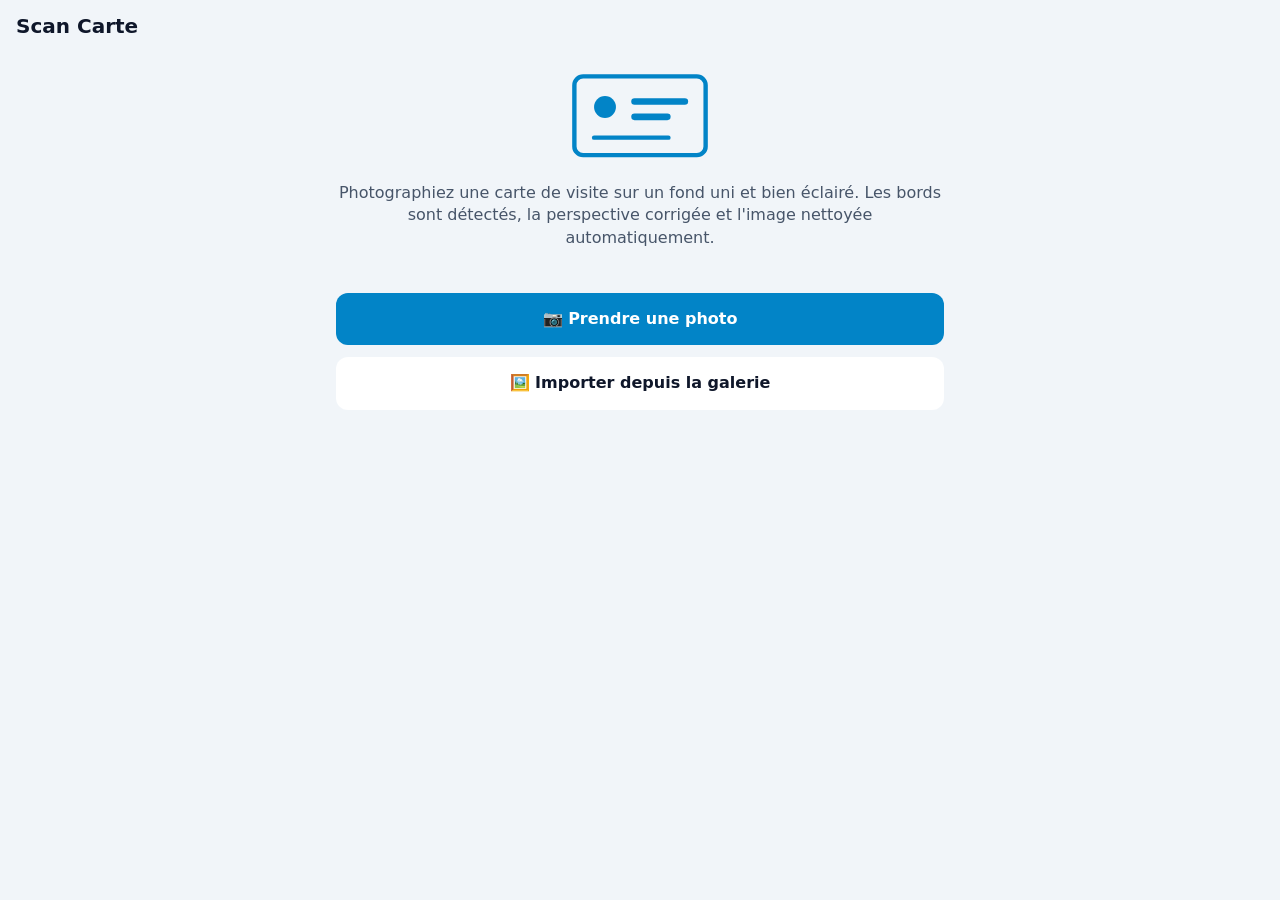
==== index.html @ 1a902832 "Ajoute l'application de scan de cartes de visite (PWA) Détection des bords, correction de perspectiv" ====
<!doctype html>
<html lang="fr">
<head>
  <meta charset="utf-8">
  <meta name="viewport" content="width=device-width, initial-scale=1, viewport-fit=cover">
  <meta name="theme-color" content="#0f172a">
  <meta name="apple-mobile-web-app-capable" content="yes">
  <link rel="manifest" href="manifest.webmanifest">
  <link rel="icon" href="icons/icon.svg" type="image/svg+xml">
  <link rel="apple-touch-icon" href="icons/icon.svg">
  <title>Scan Carte</title>
  <link rel="stylesheet" href="style.css">
</head>
<body>
  <header><h1>Scan Carte</h1></header>

  <main>
    <!-- Étape 1 : prise de vue -->
    <section id="screen-home" class="screen active">
      <div class="hero">
        <svg viewBox="0 0 64 40" aria-hidden="true"><rect x="2" y="2" width="60" height="36" rx="4" fill="none" stroke="currentColor" stroke-width="2"/><circle cx="16" cy="16" r="5" fill="currentColor"/><rect x="28" y="12" width="26" height="3" rx="1.5" fill="currentColor"/><rect x="28" y="19" width="18" height="3" rx="1.5" fill="currentColor"/><rect x="10" y="29" width="36" height="2" rx="1" fill="currentColor"/></svg>
        <p>Photographiez une carte de visite sur un fond uni et bien éclairé. Les bords sont détectés, la perspective corrigée et l'image nettoyée automatiquement.</p>
      </div>
      <label class="btn primary" for="file-camera">📷 Prendre une photo</label>
      <input id="file-camera" type="file" accept="image/*" capture="environment" hidden>
      <label class="btn" for="file-gallery">🖼️ Importer depuis la galerie</label>
      <input id="file-gallery" type="file" accept="image/*" hidden>
    </section>

    <!-- Étape 2 : ajustement des coins -->
    <section id="screen-crop" class="screen">
      <p id="crop-hint" class="hint"></p>
      <div class="stage"><canvas id="crop-canvas"></canvas></div>
      <div class="row">
        <button class="btn" id="crop-cancel">Annuler</button>
        <button class="btn" id="crop-auto">Détection auto</button>
        <button class="btn primary" id="crop-ok">Valider</button>
      </div>
    </section>

    <!-- Étape 3 : résultat -->
    <section id="screen-result" class="screen">
      <p id="quality-warn" class="warn" hidden></p>
      <div class="stage"><canvas id="result-canvas"></canvas></div>
      <div class="chips" role="radiogroup" aria-label="Mode d'amélioration">
        <button class="chip active" data-mode="color" role="radio" aria-checked="true">Couleur</button>
        <button class="chip" data-mode="document" role="radio" aria-checked="false">Document N&amp;B</button>
        <button class="chip" data-mode="gray" role="radio" aria-checked="false">Gris</button>
        <button class="chip" data-mode="original" role="radio" aria-checked="false">Brut</button>
      </div>
      <div class="row">
        <button class="btn" id="rotate">⟳ Pivoter</button>
        <button class="btn" id="back-crop">✂️ Recadrer</button>
      </div>
      <button class="btn primary" id="save">💾 Enregistrer dans Photos</button>
      <button class="btn" id="download">⬇️ Télécharger le fichier</button>
      <button class="btn" id="again">Nouveau scan</button>
      <p id="status" class="status" role="status"></p>
    </section>
  </main>

  <script src="scanner.js"></script>
  <script src="app.js"></script>
</body>
</html>
---- style.css ----
:root {
  --bg: #0f172a; --panel: #1e293b; --text: #f1f5f9; --muted: #94a3b8;
  --accent: #38bdf8; --accent-text: #082f49; --warn: #fbbf24;
}
@media (prefers-color-scheme: light) {
  :root { --bg: #f1f5f9; --panel: #fff; --text: #0f172a; --muted: #475569; --accent: #0284c7; --accent-text: #fff; --warn: #b45309; }
}
* { box-sizing: border-box; }
html, body { margin: 0; background: var(--bg); color: var(--text); font: 16px/1.4 system-ui, -apple-system, sans-serif; }
header { padding: calc(env(safe-area-inset-top) + 12px) 16px 8px; }
h1 { margin: 0; font-size: 1.25rem; }
main { max-width: 640px; margin: 0 auto; padding: 8px 16px calc(env(safe-area-inset-bottom) + 24px); }
.screen { display: none; flex-direction: column; gap: 12px; }
.screen.active { display: flex; }
.hero { text-align: center; color: var(--muted); padding: 16px 0; }
.hero svg { width: 140px; color: var(--accent); }
.btn {
  display: block; width: 100%; padding: 14px 16px; border: 1px solid transparent; border-radius: 12px;
  background: var(--panel); color: var(--text); font: inherit; font-weight: 600; text-align: center; cursor: pointer;
}
.btn.primary { background: var(--accent); color: var(--accent-text); }
.btn:active { opacity: .8; }
.row { display: flex; gap: 8px; }
.row .btn { flex: 1; padding-inline: 8px; }
.stage { background: var(--panel); border-radius: 12px; padding: 8px; display: flex; justify-content: center; touch-action: none; }
canvas { max-width: 100%; height: auto; display: block; border-radius: 6px; }
#crop-canvas { touch-action: none; }
.hint, .status { color: var(--muted); margin: 0; font-size: .9rem; }
.warn { color: var(--warn); margin: 0; font-weight: 600; }
.chips { display: flex; gap: 8px; flex-wrap: wrap; }
.chip { padding: 8px 14px; border-radius: 999px; border: 1px solid var(--muted); background: transparent; color: var(--text); font: inherit; cursor: pointer; }
.chip.active { background: var(--accent); color: var(--accent-text); border-color: var(--accent); }
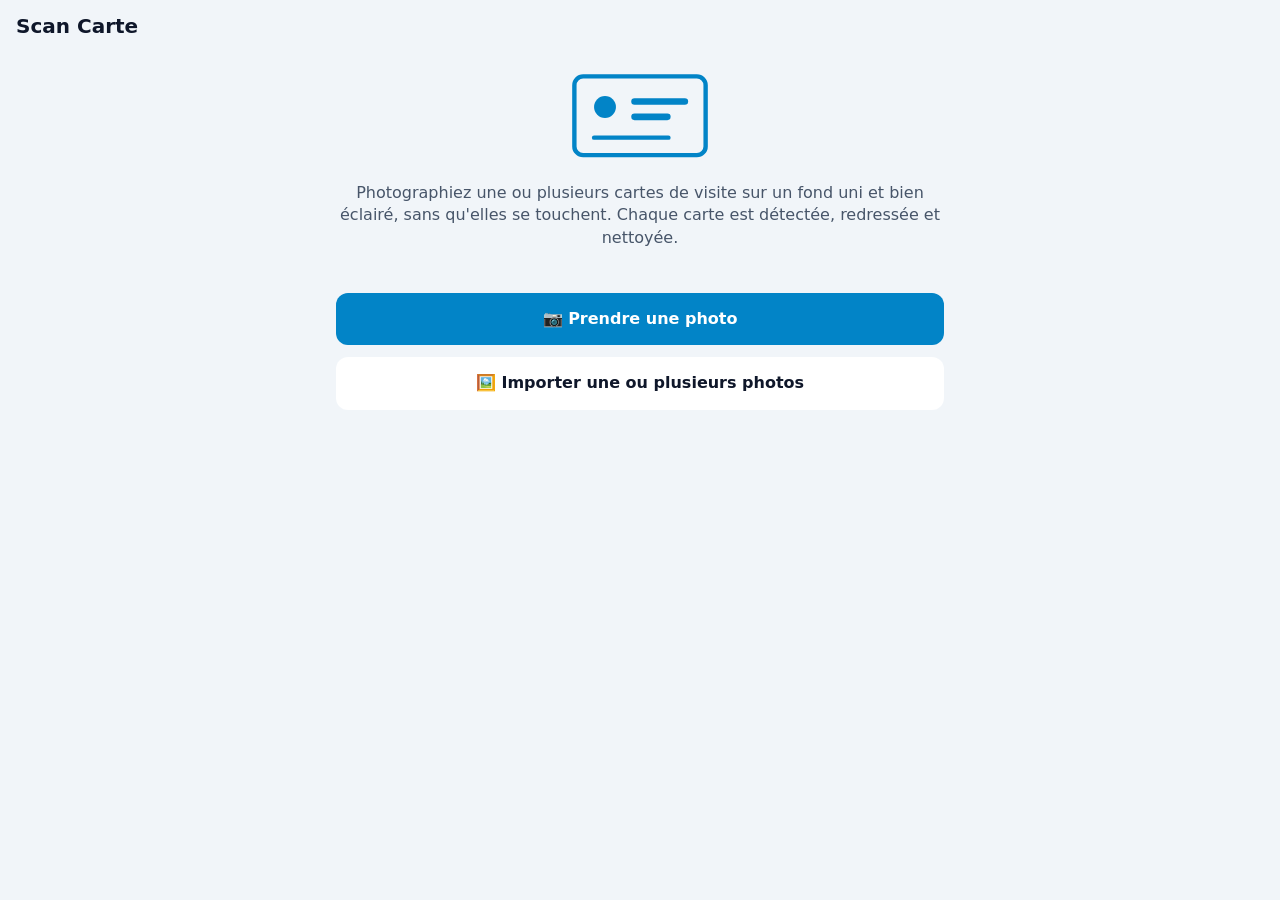
==== commit 7d99720a: "Scan de plusieurs cartes : détection multiple par photo et lot de photos Co-Authored-By: Claude Sonn" ====
--- a/index.html
+++ b/index.html
@@ -19,41 +19,43 @@
     <section id="screen-home" class="screen active">
       <div class="hero">
         <svg viewBox="0 0 64 40" aria-hidden="true"><rect x="2" y="2" width="60" height="36" rx="4" fill="none" stroke="currentColor" stroke-width="2"/><circle cx="16" cy="16" r="5" fill="currentColor"/><rect x="28" y="12" width="26" height="3" rx="1.5" fill="currentColor"/><rect x="28" y="19" width="18" height="3" rx="1.5" fill="currentColor"/><rect x="10" y="29" width="36" height="2" rx="1" fill="currentColor"/></svg>
-        <p>Photographiez une carte de visite sur un fond uni et bien éclairé. Les bords sont détectés, la perspective corrigée et l'image nettoyée automatiquement.</p>
+        <p>Photographiez une ou plusieurs cartes de visite sur un fond uni et bien éclairé, sans qu'elles se touchent. Chaque carte est détectée, redressée et nettoyée.</p>
       </div>
       <label class="btn primary" for="file-camera">📷 Prendre une photo</label>
       <input id="file-camera" type="file" accept="image/*" capture="environment" hidden>
-      <label class="btn" for="file-gallery">🖼️ Importer depuis la galerie</label>
-      <input id="file-gallery" type="file" accept="image/*" hidden>
+      <label class="btn" for="file-gallery">🖼️ Importer une ou plusieurs photos</label>
+      <input id="file-gallery" type="file" accept="image/*" multiple hidden>
     </section>
 
     <!-- Étape 2 : ajustement des coins -->
     <section id="screen-crop" class="screen">
+      <p id="crop-title" class="hint"></p>
       <p id="crop-hint" class="hint"></p>
       <div class="stage"><canvas id="crop-canvas"></canvas></div>
       <div class="row">
-        <button class="btn" id="crop-cancel">Annuler</button>
+        <button class="btn" id="card-add">＋ Carte</button>
+        <button class="btn" id="card-del">Retirer cette carte</button>
         <button class="btn" id="crop-auto">Détection auto</button>
+      </div>
+      <div class="row">
+        <button class="btn" id="crop-cancel">Ignorer la photo</button>
         <button class="btn primary" id="crop-ok">Valider</button>
       </div>
     </section>
 
-    <!-- Étape 3 : résultat -->
+    <!-- Étape 3 : résultats -->
     <section id="screen-result" class="screen">
-      <p id="quality-warn" class="warn" hidden></p>
-      <div class="stage"><canvas id="result-canvas"></canvas></div>
+      <h2 id="result-title">Cartes scannées</h2>
       <div class="chips" role="radiogroup" aria-label="Mode d'amélioration">
         <button class="chip active" data-mode="color" role="radio" aria-checked="true">Couleur</button>
         <button class="chip" data-mode="document" role="radio" aria-checked="false">Document N&amp;B</button>
         <button class="chip" data-mode="gray" role="radio" aria-checked="false">Gris</button>
         <button class="chip" data-mode="original" role="radio" aria-checked="false">Brut</button>
       </div>
-      <div class="row">
-        <button class="btn" id="rotate">⟳ Pivoter</button>
-        <button class="btn" id="back-crop">✂️ Recadrer</button>
-      </div>
-      <button class="btn primary" id="save">💾 Enregistrer dans Photos</button>
-      <button class="btn" id="download">⬇️ Télécharger le fichier</button>
+      <div id="grid" class="grid"></div>
+      <button class="btn primary" id="save-all">💾 Tout enregistrer dans Photos</button>
+      <label class="btn" for="file-more">＋ Ajouter d'autres photos</label>
+      <input id="file-more" type="file" accept="image/*" multiple hidden>
       <button class="btn" id="again">Nouveau scan</button>
       <p id="status" class="status" role="status"></p>
     </section>
--- a/style.css
+++ b/style.css
@@ -30,3 +30,12 @@
 .chips { display: flex; gap: 8px; flex-wrap: wrap; }
 .chip { padding: 8px 14px; border-radius: 999px; border: 1px solid var(--muted); background: transparent; color: var(--text); font: inherit; cursor: pointer; }
 .chip.active { background: var(--accent); color: var(--accent-text); border-color: var(--accent); }
+h2 { margin: 0; font-size: 1.05rem; }
+.grid { display: grid; grid-template-columns: repeat(auto-fill, minmax(260px, 1fr)); gap: 12px; }
+.cell { background: var(--panel); border-radius: 12px; padding: 8px; display: flex; flex-direction: column; gap: 8px; min-width: 0; }
+.cell canvas { width: 100%; }
+.cell .cap { display: flex; align-items: center; justify-content: space-between; gap: 8px; color: var(--muted); font-size: .85rem; }
+.cell .actions { display: flex; gap: 6px; }
+.mini { flex: 1; padding: 10px 8px; border: 0; border-radius: 10px; background: var(--bg); color: var(--text); font: inherit; font-size: .9rem; font-weight: 600; cursor: pointer; }
+.mini.save { background: var(--accent); color: var(--accent-text); flex: 2; }
+.badge { color: var(--warn); font-weight: 600; }
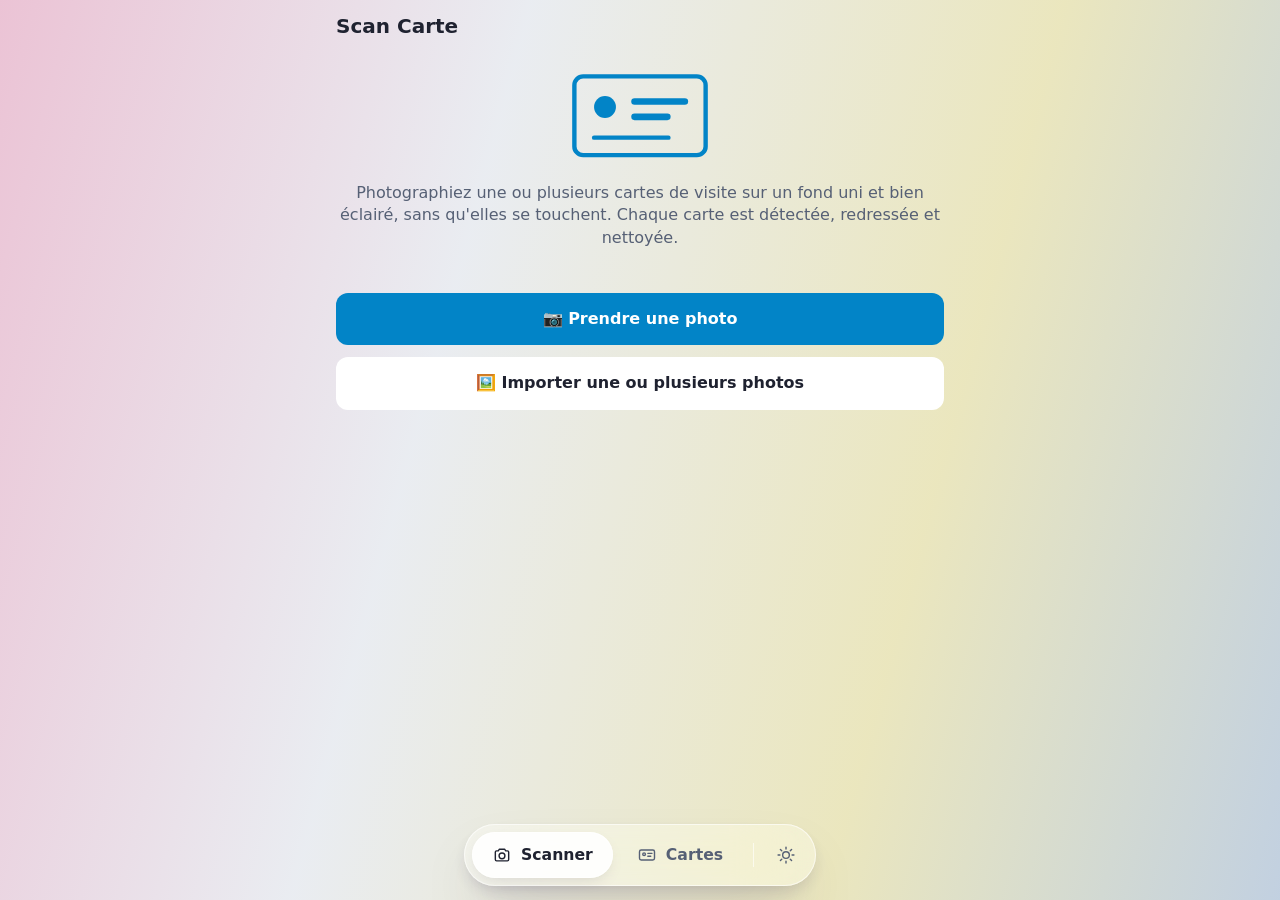
==== commit 6bf3e3a1: "Ajoute la navbar en verre (onglets Scanner/Cartes, mode clair/sombre) Co-Authored-By: Claude Sonnet " ====
--- a/index.html
+++ b/index.html
@@ -12,6 +12,7 @@
   <link rel="stylesheet" href="style.css">
 </head>
 <body>
+  <div class="field" aria-hidden="true"></div>
   <header><h1>Scan Carte</h1></header>
 
   <main>
@@ -61,6 +62,21 @@
     </section>
   </main>
 
+  <nav class="liquid-nav" id="nav" aria-label="Navigation">
+    <span class="lozenge" id="lozenge" aria-hidden="true"></span>
+    <button type="button" class="tab" id="tab-scan" data-screen="scan" aria-current="page">
+      <svg class="i" viewBox="0 0 24 24"><path d="M4 8.5A1.5 1.5 0 0 1 5.5 7h2l1.4-2h6.2l1.4 2h2A1.5 1.5 0 0 1 20 8.5v9a1.5 1.5 0 0 1-1.5 1.5h-13A1.5 1.5 0 0 1 4 17.5z"/><circle cx="12" cy="13" r="3.5"/></svg><span class="t">Scanner</span>
+    </button>
+    <button type="button" class="tab" id="tab-cards" data-screen="cards">
+      <svg class="i" viewBox="0 0 24 24"><rect x="3" y="6" width="18" height="12" rx="2"/><circle cx="8.5" cy="11" r="1.6"/><path d="M13 10h5M13 13.5h3.5"/></svg><span class="t">Cartes</span><span class="count" id="count" hidden>0</span>
+    </button>
+    <span class="sep" aria-hidden="true"></span>
+    <button type="button" class="mode" id="mode" aria-label="Passer en mode sombre">
+      <svg class="i" id="sun" viewBox="0 0 24 24"><circle cx="12" cy="12" r="4"/><path d="M12 2.5v2.2M12 19.3v2.2M2.5 12h2.2M19.3 12h2.2M5.3 5.3l1.6 1.6M17.1 17.1l1.6 1.6M18.7 5.3l-1.6 1.6M6.9 17.1l-1.6 1.6"/></svg>
+      <svg class="i" id="moon" viewBox="0 0 24 24" hidden><path d="M20 14.5A8.5 8.5 0 0 1 9.5 4a8.5 8.5 0 1 0 10.5 10.5z"/></svg>
+    </button>
+  </nav>
+
   <script src="scanner.js"></script>
   <script src="app.js"></script>
 </body>
--- a/style.css
+++ b/style.css
@@ -1,15 +1,37 @@
+/* Palette claire par défaut ; sombre via le système ou le bouton soleil/lune. Navbar en verre : "Liquid Glass Nav". */
 :root {
-  --bg: #0f172a; --panel: #1e293b; --text: #f1f5f9; --muted: #94a3b8;
+  color-scheme: light;
+  --bg: #dfe8fb; --panel: #ffffff; --text: #1f2230; --muted: #566075;
+  --accent: #0284c7; --accent-text: #ffffff; --warn: #b45309;
+  --glass-bg: rgba(255,255,255,.38); --glass-shadow: rgba(60,50,90,.28); --glass-border: rgba(255,255,255,.6);
+  --lozenge: rgba(255,255,255,.9); --lozenge-shadow: rgba(60,50,90,.18);
+  --c1: #f4a4b6; --c2: #f1efe9; --c3: #f3e48c; --c4: #a9bccb;
+}
+@media (prefers-color-scheme: dark) {
+  :root:not([data-theme="light"]) {
+    color-scheme: dark;
+    --bg: #0d1020; --panel: #1e2236; --text: #f1f3fb; --muted: #9aa0b8;
+    --accent: #38bdf8; --accent-text: #082f49; --warn: #fbbf24;
+    --glass-bg: rgba(30,32,48,.45); --glass-shadow: rgba(0,0,0,.6); --glass-border: rgba(255,255,255,.16);
+    --lozenge: rgba(255,255,255,.16); --lozenge-shadow: rgba(0,0,0,.4);
+    --c1: #7a2f58; --c2: #1b1f3a; --c3: #5b4d1a; --c4: #1f3a52;
+  }
+}
+:root[data-theme="dark"] {
+  color-scheme: dark;
+  --bg: #0d1020; --panel: #1e2236; --text: #f1f3fb; --muted: #9aa0b8;
   --accent: #38bdf8; --accent-text: #082f49; --warn: #fbbf24;
-}
-@media (prefers-color-scheme: light) {
-  :root { --bg: #f1f5f9; --panel: #fff; --text: #0f172a; --muted: #475569; --accent: #0284c7; --accent-text: #fff; --warn: #b45309; }
+  --glass-bg: rgba(30,32,48,.45); --glass-shadow: rgba(0,0,0,.6); --glass-border: rgba(255,255,255,.16);
+  --lozenge: rgba(255,255,255,.16); --lozenge-shadow: rgba(0,0,0,.4);
+  --c1: #7a2f58; --c2: #1b1f3a; --c3: #5b4d1a; --c4: #1f3a52;
 }
 * { box-sizing: border-box; }
-html, body { margin: 0; background: var(--bg); color: var(--text); font: 16px/1.4 system-ui, -apple-system, sans-serif; }
-header { padding: calc(env(safe-area-inset-top) + 12px) 16px 8px; }
+[hidden] { display: none !important; }
+html, body { margin: 0; }
+body { background: var(--bg); color: var(--text); font: 16px/1.4 system-ui, -apple-system, sans-serif; }
+header { position: relative; z-index: 1; max-width: 640px; margin: 0 auto; padding: calc(env(safe-area-inset-top) + 12px) 16px 8px; }
 h1 { margin: 0; font-size: 1.25rem; }
-main { max-width: 640px; margin: 0 auto; padding: 8px 16px calc(env(safe-area-inset-bottom) + 24px); }
+main { position: relative; z-index: 1; max-width: 640px; margin: 0 auto; padding: 8px 16px 120px; }
 .screen { display: none; flex-direction: column; gap: 12px; }
 .screen.active { display: flex; }
 .hero { text-align: center; color: var(--muted); padding: 16px 0; }
@@ -39,3 +61,31 @@
 .mini { flex: 1; padding: 10px 8px; border: 0; border-radius: 10px; background: var(--bg); color: var(--text); font: inherit; font-size: .9rem; font-weight: 600; cursor: pointer; }
 .mini.save { background: var(--accent); color: var(--accent-text); flex: 2; }
 .badge { color: var(--warn); font-weight: 600; }
+
+/* Fond coloré derrière le verre */
+.field { position: fixed; inset: 0; z-index: 0; background: linear-gradient(105deg, var(--c1) 0%, var(--c2) 35%, var(--c3) 70%, var(--c4) 100%); opacity: .55; }
+
+/* Navbar en verre, fixée en bas ; la pastille glisse vers l'onglet actif */
+.liquid-nav {
+  position: fixed; z-index: 10; left: 50%; translate: -50% 0;
+  bottom: calc(env(safe-area-inset-bottom, 0px) + 14px);
+  display: flex; align-items: center; gap: 4px; padding: 8px; max-width: calc(100% - 32px);
+  border-radius: 999px; background: var(--glass-bg);
+  backdrop-filter: blur(36px) saturate(180%); -webkit-backdrop-filter: blur(36px) saturate(180%);
+  box-shadow: 0 30px 60px -18px var(--glass-shadow), 0 8px 20px -8px var(--glass-shadow), inset 0 0 0 1px var(--glass-border);
+}
+.lozenge {
+  position: absolute; top: 8px; bottom: 8px; left: 0; width: 0; border-radius: 999px; background: var(--lozenge);
+  box-shadow: 0 6px 16px -6px var(--lozenge-shadow), inset 0 0 0 1px var(--glass-border);
+  transition: left .45s cubic-bezier(.5,1.4,.5,1), width .45s cubic-bezier(.5,1.4,.5,1);
+}
+.tab { position: relative; display: flex; align-items: center; gap: 9px; padding: 12px 20px; border: 0; border-radius: 999px; background: none; color: var(--muted); font: inherit; font-size: .98rem; font-weight: 600; cursor: pointer; white-space: nowrap; transition: color .3s; }
+.tab:hover, .tab[aria-current="page"] { color: var(--text); }
+.tab:focus-visible, .mode:focus-visible { outline: 2px solid var(--text); outline-offset: 2px; }
+.count { min-width: 20px; padding: 1px 6px; border-radius: 999px; background: var(--accent); color: var(--accent-text); font-size: .75rem; text-align: center; }
+svg.i { width: 20px; height: 20px; fill: none; stroke: currentColor; stroke-width: 1.7; stroke-linecap: round; stroke-linejoin: round; flex: none; }
+.sep { width: 1px; height: 24px; margin-inline: 6px; background: var(--glass-border); }
+.mode { position: relative; width: 44px; height: 44px; display: grid; place-items: center; border: 0; border-radius: 50%; background: none; color: var(--muted); cursor: pointer; transition: color .3s, rotate .5s; }
+.mode:hover { color: var(--text); rotate: 30deg; }
+.empty { grid-column: 1 / -1; text-align: center; color: var(--muted); padding: 32px 0; margin: 0; }
+@media (prefers-reduced-motion: reduce) { .lozenge, .mode, .tab { transition: none; } }
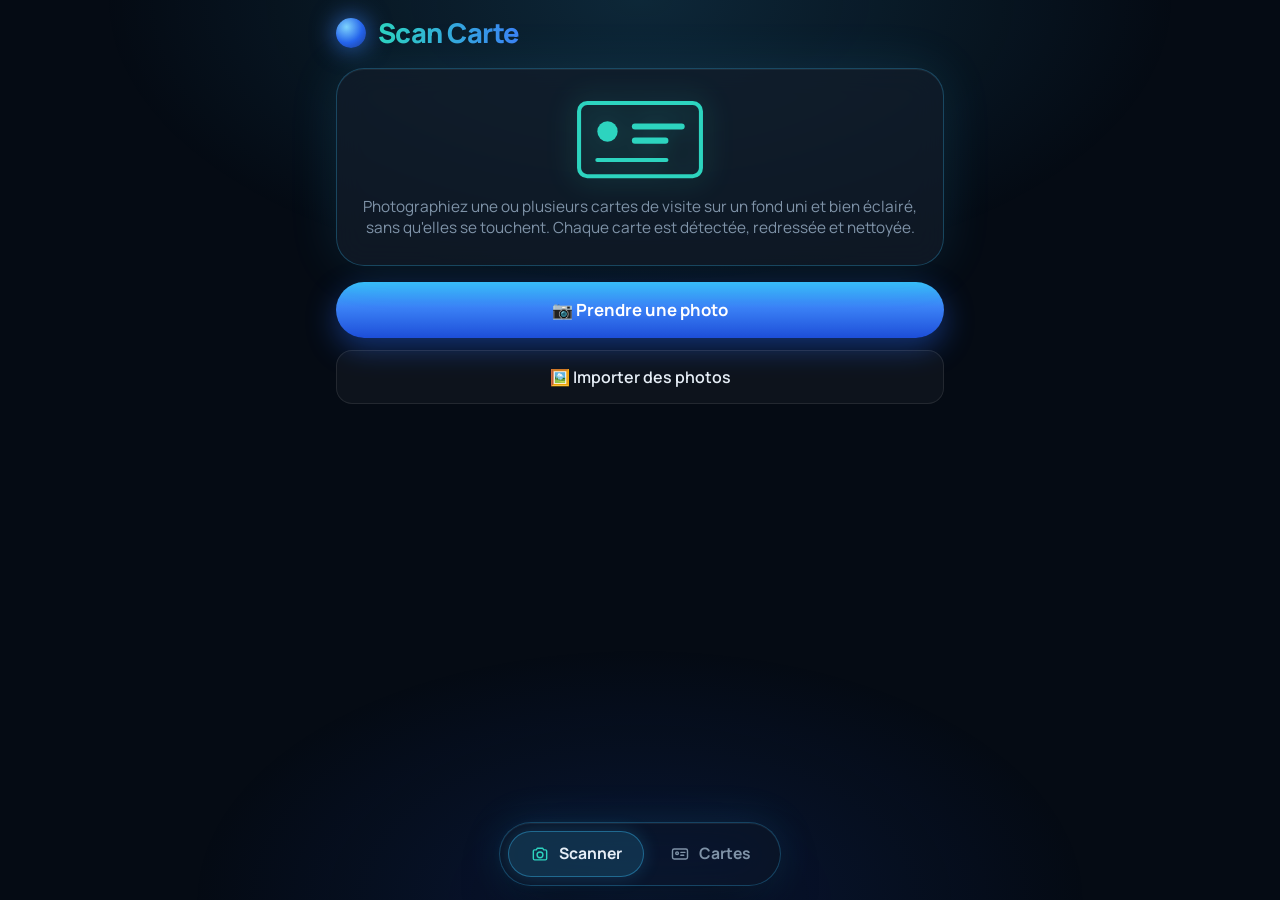
==== commit e9b3c2b0: "Refonte du design dans le style « Flow » (login sombre) pour tous les composants Co-Authored-By: Cla" ====
--- a/index.html
+++ b/index.html
@@ -3,17 +3,19 @@
 <head>
   <meta charset="utf-8">
   <meta name="viewport" content="width=device-width, initial-scale=1, viewport-fit=cover">
-  <meta name="theme-color" content="#0f172a">
+  <meta name="theme-color" content="#050b14">
   <meta name="apple-mobile-web-app-capable" content="yes">
   <link rel="manifest" href="manifest.webmanifest">
   <link rel="icon" href="icons/icon.svg" type="image/svg+xml">
   <link rel="apple-touch-icon" href="icons/icon.svg">
   <title>Scan Carte</title>
+  <link rel="preconnect" href="https://fonts.googleapis.com">
+  <link rel="stylesheet" href="https://fonts.googleapis.com/css2?family=Manrope:wght@400;500;600;700;800&display=swap">
   <link rel="stylesheet" href="style.css">
 </head>
 <body>
   <div class="field" aria-hidden="true"></div>
-  <header><h1>Scan Carte</h1></header>
+  <header><span class="orb" aria-hidden="true"></span><h1>Scan Carte</h1></header>
 
   <main>
     <!-- Étape 1 : prise de vue -->
@@ -24,24 +26,14 @@
       </div>
       <label class="btn primary" for="file-camera">📷 Prendre une photo</label>
       <input id="file-camera" type="file" accept="image/*" capture="environment" hidden>
-      <label class="btn" for="file-gallery">🖼️ Importer une ou plusieurs photos</label>
+      <label class="btn" for="file-gallery">🖼️ Importer des photos</label>
       <input id="file-gallery" type="file" accept="image/*" multiple hidden>
     </section>
 
     <!-- Étape 2 : ajustement des coins -->
     <section id="screen-crop" class="screen">
-      <p id="crop-title" class="hint"></p>
-      <p id="crop-hint" class="hint"></p>
-      <div class="stage"><canvas id="crop-canvas"></canvas></div>
-      <div class="row">
-        <button class="btn" id="card-add">＋ Carte</button>
-        <button class="btn" id="card-del">Retirer cette carte</button>
-        <button class="btn" id="crop-auto">Détection auto</button>
-      </div>
-      <div class="row">
-        <button class="btn" id="crop-cancel">Ignorer la photo</button>
-        <button class="btn primary" id="crop-ok">Valider</button>
-      </div>
+      <p class="crop-info"><strong id="crop-title"></strong> <span id="crop-hint"></span></p>
+      <div class="stage" id="crop-stage"><canvas id="crop-canvas"></canvas></div>
     </section>
 
     <!-- Étape 3 : résultats -->
@@ -70,10 +62,24 @@
     <button type="button" class="tab" id="tab-cards" data-screen="cards">
       <svg class="i" viewBox="0 0 24 24"><rect x="3" y="6" width="18" height="12" rx="2"/><circle cx="8.5" cy="11" r="1.6"/><path d="M13 10h5M13 13.5h3.5"/></svg><span class="t">Cartes</span><span class="count" id="count" hidden>0</span>
     </button>
-    <span class="sep" aria-hidden="true"></span>
-    <button type="button" class="mode" id="mode" aria-label="Passer en mode sombre">
-      <svg class="i" id="sun" viewBox="0 0 24 24"><circle cx="12" cy="12" r="4"/><path d="M12 2.5v2.2M12 19.3v2.2M2.5 12h2.2M19.3 12h2.2M5.3 5.3l1.6 1.6M17.1 17.1l1.6 1.6M18.7 5.3l-1.6 1.6M6.9 17.1l-1.6 1.6"/></svg>
-      <svg class="i" id="moon" viewBox="0 0 24 24" hidden><path d="M20 14.5A8.5 8.5 0 0 1 9.5 4a8.5 8.5 0 1 0 10.5 10.5z"/></svg>
+  </nav>
+
+  <!-- Barre d'actions du recadrage : même verre que la navbar, fixe à la même place pour toutes les photos -->
+  <nav class="liquid-nav crop-bar" id="crop-bar" aria-label="Actions de recadrage" hidden>
+    <button type="button" class="cbtn" id="card-add" aria-label="Ajouter une carte">
+      <svg class="i" viewBox="0 0 24 24"><rect x="3.5" y="3.5" width="17" height="17" rx="3"/><path d="M12 8v8M8 12h8"/></svg><span>Ajouter</span>
+    </button>
+    <button type="button" class="cbtn" id="card-del" aria-label="Retirer la carte sélectionnée">
+      <svg class="i" viewBox="0 0 24 24"><path d="M4.5 7h15M9.5 7V4.5h5V7M6.5 7l1 13h9l1-13M10 11v6M14 11v6"/></svg><span>Retirer</span>
+    </button>
+    <button type="button" class="cbtn" id="crop-auto" aria-label="Détection automatique">
+      <svg class="i" viewBox="0 0 24 24"><path d="M20 12a8 8 0 1 1-2.6-5.9M20 4v4.5h-4.5"/></svg><span>Auto</span>
+    </button>
+    <button type="button" class="cbtn" id="crop-cancel" aria-label="Ignorer cette photo">
+      <svg class="i" viewBox="0 0 24 24"><path d="M6 6l12 12M18 6 6 18"/></svg><span>Ignorer</span>
+    </button>
+    <button type="button" class="cbtn ok" id="crop-ok" aria-label="Valider">
+      <svg class="i" viewBox="0 0 24 24"><path d="m5 12.5 4.5 4.5L19 7.5"/></svg><span>Valider</span>
     </button>
   </nav>
 
--- a/style.css
+++ b/style.css
@@ -1,91 +1,140 @@
-/* Palette claire par défaut ; sombre via le système ou le bouton soleil/lune. Navbar en verre : "Liquid Glass Nav". */
+/* Design « Flow » (login sombre) : marine profond, cartes en verre bleuté, dégradé turquoise → bleu, orbe lumineux.
+   Un seul aspect sombre, voulu. */
 :root {
-  color-scheme: light;
-  --bg: #dfe8fb; --panel: #ffffff; --text: #1f2230; --muted: #566075;
-  --accent: #0284c7; --accent-text: #ffffff; --warn: #b45309;
-  --glass-bg: rgba(255,255,255,.38); --glass-shadow: rgba(60,50,90,.28); --glass-border: rgba(255,255,255,.6);
-  --lozenge: rgba(255,255,255,.9); --lozenge-shadow: rgba(60,50,90,.18);
-  --c1: #f4a4b6; --c2: #f1efe9; --c3: #f3e48c; --c4: #a9bccb;
-}
-@media (prefers-color-scheme: dark) {
-  :root:not([data-theme="light"]) {
-    color-scheme: dark;
-    --bg: #0d1020; --panel: #1e2236; --text: #f1f3fb; --muted: #9aa0b8;
-    --accent: #38bdf8; --accent-text: #082f49; --warn: #fbbf24;
-    --glass-bg: rgba(30,32,48,.45); --glass-shadow: rgba(0,0,0,.6); --glass-border: rgba(255,255,255,.16);
-    --lozenge: rgba(255,255,255,.16); --lozenge-shadow: rgba(0,0,0,.4);
-    --c1: #7a2f58; --c2: #1b1f3a; --c3: #5b4d1a; --c4: #1f3a52;
-  }
-}
-:root[data-theme="dark"] {
   color-scheme: dark;
-  --bg: #0d1020; --panel: #1e2236; --text: #f1f3fb; --muted: #9aa0b8;
-  --accent: #38bdf8; --accent-text: #082f49; --warn: #fbbf24;
-  --glass-bg: rgba(30,32,48,.45); --glass-shadow: rgba(0,0,0,.6); --glass-border: rgba(255,255,255,.16);
-  --lozenge: rgba(255,255,255,.16); --lozenge-shadow: rgba(0,0,0,.4);
-  --c1: #7a2f58; --c2: #1b1f3a; --c3: #5b4d1a; --c4: #1f3a52;
+  --bg: #050b14;
+  --card: rgba(18, 30, 44, .72);
+  --card-edge: rgba(56, 189, 248, .28);
+  --field: rgba(255, 255, 255, .035);
+  --field-edge: rgba(255, 255, 255, .09);
+  --fg: #e6eef7;
+  --muted: #7f93a8;
+  --teal: #2dd4bf;
+  --blue: #3b82f6;
+  --blue-deep: #1d4ed8;
+  --warn: #fbbf24;
+  --err: #fb7185;
+  --glow: 0 0 50px rgba(56, 189, 248, .12);
+  --grad: linear-gradient(180deg, #38bdf8, var(--blue) 45%, var(--blue-deep));
+  --font: "Manrope", system-ui, -apple-system, "Segoe UI", sans-serif;
 }
 * { box-sizing: border-box; }
 [hidden] { display: none !important; }
 html, body { margin: 0; }
-body { background: var(--bg); color: var(--text); font: 16px/1.4 system-ui, -apple-system, sans-serif; }
-header { position: relative; z-index: 1; max-width: 640px; margin: 0 auto; padding: calc(env(safe-area-inset-top) + 12px) 16px 8px; }
-h1 { margin: 0; font-size: 1.25rem; }
-main { position: relative; z-index: 1; max-width: 640px; margin: 0 auto; padding: 8px 16px 120px; }
+body { background: var(--bg); color: var(--fg); font: 16px/1.4 var(--font); }
+
+/* Fond : lueurs bleues en haut et en bas */
+.field {
+  position: fixed; inset: 0; z-index: 0; pointer-events: none;
+  background:
+    radial-gradient(60% 45% at 50% 0%, rgba(56, 189, 248, .16), transparent 70%),
+    radial-gradient(50% 40% at 50% 100%, rgba(29, 78, 216, .16), transparent 70%);
+}
+
+header { position: relative; z-index: 1; max-width: 640px; margin: 0 auto; padding: calc(env(safe-area-inset-top, 0px) + 14px) 16px 10px; display: flex; align-items: center; gap: 12px; }
+h1 {
+  margin: 0; font-size: 1.7rem; font-weight: 800; letter-spacing: -.02em;
+  background: linear-gradient(90deg, var(--teal), var(--blue)); -webkit-background-clip: text; background-clip: text; color: transparent;
+}
+h2 { margin: 0; font-size: 1.05rem; font-weight: 700; }
+.orb {
+  width: 30px; height: 30px; flex: none; border-radius: 50%;
+  background: radial-gradient(circle at 35% 30%, #7dd3fc, #2563eb 55%, #1e3a8a);
+  box-shadow: 0 0 22px 3px rgba(59, 130, 246, .55);
+  animation: float 5s ease-in-out infinite;
+}
+@keyframes float { 50% { translate: 0 3px; } }
+
+main { position: relative; z-index: 1; max-width: 640px; margin: 0 auto; padding: 6px 16px 120px; }
 .screen { display: none; flex-direction: column; gap: 12px; }
 .screen.active { display: flex; }
-.hero { text-align: center; color: var(--muted); padding: 16px 0; }
-.hero svg { width: 140px; color: var(--accent); }
+
+/* Accueil */
+.hero {
+  text-align: center; color: var(--muted); padding: 30px 22px 26px; margin-bottom: 4px;
+  border-radius: 28px; background: var(--card); border: 1px solid var(--card-edge);
+  box-shadow: var(--glow), inset 0 1px 0 rgba(255, 255, 255, .06);
+  backdrop-filter: blur(14px); -webkit-backdrop-filter: blur(14px);
+}
+.hero svg { width: 130px; color: var(--teal); filter: drop-shadow(0 0 14px rgba(45, 212, 191, .45)); }
+.hero p { margin: 10px 0 0; font-size: .96rem; }
+
+/* Boutons */
 .btn {
-  display: block; width: 100%; padding: 14px 16px; border: 1px solid transparent; border-radius: 12px;
-  background: var(--panel); color: var(--text); font: inherit; font-weight: 600; text-align: center; cursor: pointer;
+  display: flex; align-items: center; justify-content: center; gap: 10px; width: 100%; height: 54px; padding: 0 16px;
+  border: 1px solid var(--field-edge); border-radius: 16px; background: var(--field); color: var(--fg);
+  font: inherit; font-size: 1rem; font-weight: 600; text-align: center; cursor: pointer;
+  transition: background .2s, border-color .2s, transform .15s, filter .15s;
 }
-.btn.primary { background: var(--accent); color: var(--accent-text); }
-.btn:active { opacity: .8; }
+.btn:hover { background: rgba(255, 255, 255, .07); border-color: rgba(255, 255, 255, .18); }
+.btn:active { transform: scale(.985); }
+.btn.primary {
+  height: 56px; border: 0; border-radius: 28px; background: var(--grad); color: #fff; font-weight: 700; font-size: 1.05rem;
+  box-shadow: 0 10px 30px rgba(37, 99, 235, .45);
+}
+.btn.primary:hover { filter: brightness(1.08); }
+.btn:disabled { opacity: .5; cursor: progress; }
+button:focus-visible, a:focus-visible, label.btn:focus-within { outline: 2px solid var(--teal); outline-offset: 2px; }
 .row { display: flex; gap: 8px; }
 .row .btn { flex: 1; padding-inline: 8px; }
-.stage { background: var(--panel); border-radius: 12px; padding: 8px; display: flex; justify-content: center; touch-action: none; }
-canvas { max-width: 100%; height: auto; display: block; border-radius: 6px; }
+
+/* Zone d'image */
+.stage { display: flex; justify-content: center; border-radius: 22px; padding: 8px; background: var(--card); border: 1px solid var(--card-edge); box-shadow: var(--glow); touch-action: none; }
+canvas { max-width: 100%; height: auto; display: block; border-radius: 14px; }
 #crop-canvas { touch-action: none; }
 .hint, .status { color: var(--muted); margin: 0; font-size: .9rem; }
 .warn { color: var(--warn); margin: 0; font-weight: 600; }
+
+/* Modes d'amélioration */
 .chips { display: flex; gap: 8px; flex-wrap: wrap; }
-.chip { padding: 8px 14px; border-radius: 999px; border: 1px solid var(--muted); background: transparent; color: var(--text); font: inherit; cursor: pointer; }
-.chip.active { background: var(--accent); color: var(--accent-text); border-color: var(--accent); }
-h2 { margin: 0; font-size: 1.05rem; }
+.chip { height: 40px; padding: 0 16px; border-radius: 999px; border: 1px solid var(--field-edge); background: var(--field); color: var(--muted); font: inherit; font-weight: 600; font-size: .92rem; cursor: pointer; transition: background .2s, color .2s, border-color .2s; }
+.chip:hover { color: var(--fg); border-color: rgba(255, 255, 255, .18); }
+.chip.active { background: var(--grad); border-color: transparent; color: #fff; box-shadow: 0 6px 20px rgba(37, 99, 235, .4); }
+
+/* Résultats */
 .grid { display: grid; grid-template-columns: repeat(auto-fill, minmax(260px, 1fr)); gap: 12px; }
-.cell { background: var(--panel); border-radius: 12px; padding: 8px; display: flex; flex-direction: column; gap: 8px; min-width: 0; }
+.cell { background: var(--card); border: 1px solid var(--card-edge); border-radius: 22px; padding: 8px; display: flex; flex-direction: column; gap: 8px; min-width: 0; box-shadow: var(--glow); }
 .cell canvas { width: 100%; }
-.cell .cap { display: flex; align-items: center; justify-content: space-between; gap: 8px; color: var(--muted); font-size: .85rem; }
+.cell .cap { display: flex; align-items: center; justify-content: space-between; gap: 8px; padding-inline: 4px; color: var(--muted); font-size: .85rem; font-weight: 600; }
 .cell .actions { display: flex; gap: 6px; }
-.mini { flex: 1; padding: 10px 8px; border: 0; border-radius: 10px; background: var(--bg); color: var(--text); font: inherit; font-size: .9rem; font-weight: 600; cursor: pointer; }
-.mini.save { background: var(--accent); color: var(--accent-text); flex: 2; }
-.badge { color: var(--warn); font-weight: 600; }
-
-/* Fond coloré derrière le verre */
-.field { position: fixed; inset: 0; z-index: 0; background: linear-gradient(105deg, var(--c1) 0%, var(--c2) 35%, var(--c3) 70%, var(--c4) 100%); opacity: .55; }
+.mini { flex: 1; height: 44px; border: 1px solid var(--field-edge); border-radius: 14px; background: var(--field); color: var(--fg); font: inherit; font-size: .9rem; font-weight: 600; cursor: pointer; transition: background .2s; }
+.mini:hover { background: rgba(255, 255, 255, .08); }
+.mini.save { flex: 2; border: 0; background: var(--grad); color: #fff; box-shadow: 0 6px 18px rgba(37, 99, 235, .4); }
+.badge { color: var(--warn); font-weight: 700; }
+.empty { grid-column: 1 / -1; text-align: center; color: var(--muted); padding: 32px 0; margin: 0; }
 
 /* Navbar en verre, fixée en bas ; la pastille glisse vers l'onglet actif */
 .liquid-nav {
   position: fixed; z-index: 10; left: 50%; translate: -50% 0;
   bottom: calc(env(safe-area-inset-bottom, 0px) + 14px);
   display: flex; align-items: center; gap: 4px; padding: 8px; max-width: calc(100% - 32px);
-  border-radius: 999px; background: var(--glass-bg);
-  backdrop-filter: blur(36px) saturate(180%); -webkit-backdrop-filter: blur(36px) saturate(180%);
-  box-shadow: 0 30px 60px -18px var(--glass-shadow), 0 8px 20px -8px var(--glass-shadow), inset 0 0 0 1px var(--glass-border);
+  border-radius: 999px; background: rgba(14, 24, 36, .62); border: 1px solid var(--card-edge);
+  backdrop-filter: blur(28px) saturate(170%); -webkit-backdrop-filter: blur(28px) saturate(170%);
+  box-shadow: 0 24px 50px -16px rgba(0, 0, 0, .75), 0 0 40px rgba(56, 189, 248, .14), inset 0 1px 0 rgba(255, 255, 255, .06);
 }
 .lozenge {
-  position: absolute; top: 8px; bottom: 8px; left: 0; width: 0; border-radius: 999px; background: var(--lozenge);
-  box-shadow: 0 6px 16px -6px var(--lozenge-shadow), inset 0 0 0 1px var(--glass-border);
-  transition: left .45s cubic-bezier(.5,1.4,.5,1), width .45s cubic-bezier(.5,1.4,.5,1);
+  position: absolute; top: 8px; bottom: 8px; left: 0; width: 0; border-radius: 999px;
+  background: rgba(56, 189, 248, .16); box-shadow: inset 0 0 0 1px rgba(56, 189, 248, .4), 0 0 18px rgba(56, 189, 248, .2);
+  transition: left .45s cubic-bezier(.5, 1.4, .5, 1), width .45s cubic-bezier(.5, 1.4, .5, 1);
 }
-.tab { position: relative; display: flex; align-items: center; gap: 9px; padding: 12px 20px; border: 0; border-radius: 999px; background: none; color: var(--muted); font: inherit; font-size: .98rem; font-weight: 600; cursor: pointer; white-space: nowrap; transition: color .3s; }
-.tab:hover, .tab[aria-current="page"] { color: var(--text); }
-.tab:focus-visible, .mode:focus-visible { outline: 2px solid var(--text); outline-offset: 2px; }
-.count { min-width: 20px; padding: 1px 6px; border-radius: 999px; background: var(--accent); color: var(--accent-text); font-size: .75rem; text-align: center; }
+.tab { position: relative; display: flex; align-items: center; gap: 9px; height: 46px; padding: 0 22px; border: 0; border-radius: 999px; background: none; color: var(--muted); font: inherit; font-size: .98rem; font-weight: 700; cursor: pointer; white-space: nowrap; transition: color .3s; }
+.tab:hover, .tab[aria-current="page"] { color: var(--fg); }
+.tab[aria-current="page"] svg.i { color: var(--teal); }
+.count { min-width: 20px; padding: 1px 6px; border-radius: 999px; background: var(--grad); color: #fff; font-size: .75rem; font-weight: 700; text-align: center; }
 svg.i { width: 20px; height: 20px; fill: none; stroke: currentColor; stroke-width: 1.7; stroke-linecap: round; stroke-linejoin: round; flex: none; }
-.sep { width: 1px; height: 24px; margin-inline: 6px; background: var(--glass-border); }
-.mode { position: relative; width: 44px; height: 44px; display: grid; place-items: center; border: 0; border-radius: 50%; background: none; color: var(--muted); cursor: pointer; transition: color .3s, rotate .5s; }
-.mode:hover { color: var(--text); rotate: 30deg; }
-.empty { grid-column: 1 / -1; text-align: center; color: var(--muted); padding: 32px 0; margin: 0; }
-@media (prefers-reduced-motion: reduce) { .lozenge, .mode, .tab { transition: none; } }
+
+/* Recadrage : l'image occupe le haut de l'écran, les actions restent en bas dans une barre en verre */
+body.crop-mode main { padding-bottom: 0; }
+.crop-info { margin: 0; height: 3.4em; overflow: hidden; font-size: .85rem; line-height: 1.35; color: var(--muted); }
+.crop-info strong { color: var(--fg); }
+#screen-crop { gap: 8px; }
+#crop-stage { align-items: flex-start; overflow: hidden; padding: 0; background: none; border: 0; box-shadow: none; }
+#crop-canvas { border: 1px solid var(--card-edge); box-shadow: var(--glow); }
+.crop-bar { gap: 2px; padding: 6px; }
+.cbtn { display: flex; flex-direction: column; align-items: center; justify-content: center; gap: 3px; width: 62px; padding: 8px 0 7px; border: 0; border-radius: 999px; background: none; color: var(--muted); font: inherit; font-size: .7rem; font-weight: 700; cursor: pointer; white-space: nowrap; }
+.cbtn:hover { color: var(--fg); }
+.cbtn:disabled { opacity: .35; cursor: default; }
+.cbtn.ok { background: var(--grad); color: #fff; width: 74px; box-shadow: 0 6px 18px rgba(37, 99, 235, .45); }
+.cbtn svg.i { width: 22px; height: 22px; }
+
+@media (prefers-reduced-motion: reduce) { *, *::before, *::after { animation: none !important; transition: none !important; } }
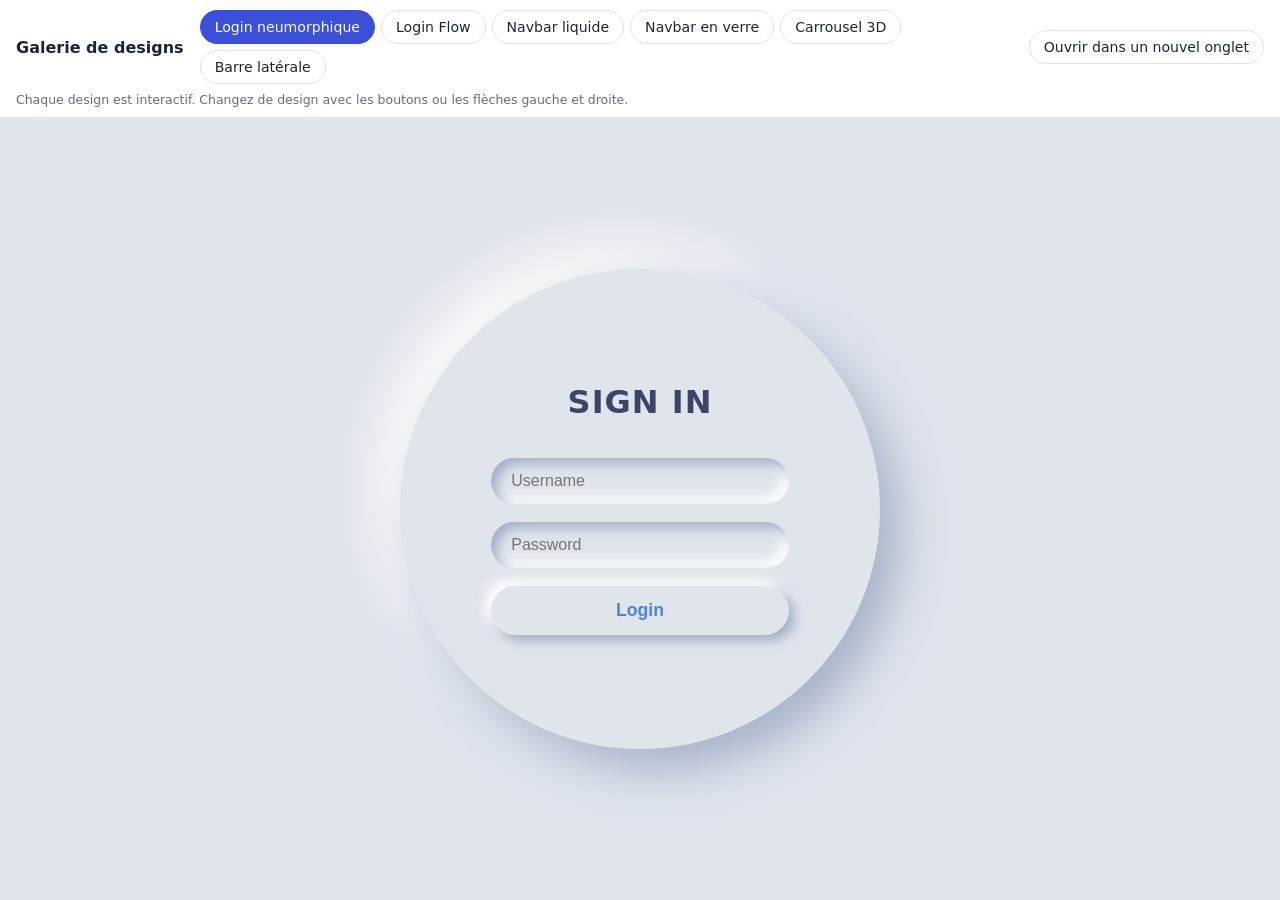
==== commit fa421edd: "Add index.html gallery of all designs in one file Co-Authored-By: Claude Sonnet 5.5 <noreply@anthrop" ====
--- a/index.html
+++ b/index.html
@@ -1,89 +1,67 @@
-<!doctype html>
+<!DOCTYPE html>
 <html lang="fr">
 <head>
-  <meta charset="utf-8">
-  <meta name="viewport" content="width=device-width, initial-scale=1, viewport-fit=cover">
-  <meta name="theme-color" content="#050b14">
-  <meta name="apple-mobile-web-app-capable" content="yes">
-  <link rel="manifest" href="manifest.webmanifest">
-  <link rel="icon" href="icons/icon.svg" type="image/svg+xml">
-  <link rel="apple-touch-icon" href="icons/icon.svg">
-  <title>Scan Carte</title>
-  <link rel="preconnect" href="https://fonts.googleapis.com">
-  <link rel="stylesheet" href="https://fonts.googleapis.com/css2?family=Manrope:wght@400;500;600;700;800&display=swap">
-  <link rel="stylesheet" href="style.css">
+<meta charset="utf-8">
+<meta name="viewport" content="width=device-width, initial-scale=1">
+<title>Galerie de designs</title>
+<style>
+  :root { color-scheme: light dark; --bg: #f4f5f9; --bar: #ffffff; --fg: #1d2240; --muted: #646b8a; --line: #dfe2ee; --accent: #3b4fd8; --accent-fg: #ffffff; }
+  @media (prefers-color-scheme: dark) { :root { --bg: #0e1020; --bar: #171a2e; --fg: #eceefc; --muted: #98a0c4; --line: #262a45; --accent: #8da0ff; --accent-fg: #0c1030; } }
+  * { box-sizing: border-box; }
+  html, body { height: 100%; margin: 0; }
+  body { display: flex; flex-direction: column; background: var(--bg); color: var(--fg); font-family: system-ui, -apple-system, "Segoe UI", Roboto, sans-serif; }
+  header { display: flex; flex-wrap: wrap; align-items: center; gap: 8px 16px; padding: 10px 16px; background: var(--bar); border-bottom: 1px solid var(--line); }
+  h1 { margin: 0; font-size: 1rem; font-weight: 600; }
+  nav { display: flex; flex-wrap: wrap; gap: 6px; flex: 1; min-width: 0; }
+  nav button, .open { padding: 8px 14px; border: 1px solid var(--line); border-radius: 999px; background: transparent; color: var(--fg); font: inherit; font-size: .88rem; cursor: pointer; }
+  nav button:hover, .open:hover { border-color: var(--accent); }
+  nav button[aria-selected="true"] { background: var(--accent); border-color: var(--accent); color: var(--accent-fg); }
+  nav button:focus-visible, .open:focus-visible { outline: 2px solid var(--accent); outline-offset: 2px; }
+  .hint { width: 100%; margin: 0; font-size: .78rem; color: var(--muted); }
+  main { flex: 1; min-height: 0; }
+  iframe { display: block; width: 100%; height: 100%; border: 0; background: #fff; }
+  noscript { display: block; padding: 24px; }
+</style>
 </head>
 <body>
-  <div class="field" aria-hidden="true"></div>
-  <header><span class="orb" aria-hidden="true"></span><h1>Scan Carte</h1></header>
-
-  <main>
-    <!-- Étape 1 : prise de vue -->
-    <section id="screen-home" class="screen active">
-      <div class="hero">
-        <svg viewBox="0 0 64 40" aria-hidden="true"><rect x="2" y="2" width="60" height="36" rx="4" fill="none" stroke="currentColor" stroke-width="2"/><circle cx="16" cy="16" r="5" fill="currentColor"/><rect x="28" y="12" width="26" height="3" rx="1.5" fill="currentColor"/><rect x="28" y="19" width="18" height="3" rx="1.5" fill="currentColor"/><rect x="10" y="29" width="36" height="2" rx="1" fill="currentColor"/></svg>
-        <p>Photographiez une ou plusieurs cartes de visite sur un fond uni et bien éclairé, sans qu'elles se touchent. Chaque carte est détectée, redressée et nettoyée.</p>
-      </div>
-      <label class="btn primary" for="file-camera">📷 Prendre une photo</label>
-      <input id="file-camera" type="file" accept="image/*" capture="environment" hidden>
-      <label class="btn" for="file-gallery">🖼️ Importer des photos</label>
-      <input id="file-gallery" type="file" accept="image/*" multiple hidden>
-    </section>
-
-    <!-- Étape 2 : ajustement des coins -->
-    <section id="screen-crop" class="screen">
-      <p class="crop-info"><strong id="crop-title"></strong> <span id="crop-hint"></span></p>
-      <div class="stage" id="crop-stage"><canvas id="crop-canvas"></canvas></div>
-    </section>
-
-    <!-- Étape 3 : résultats -->
-    <section id="screen-result" class="screen">
-      <h2 id="result-title">Cartes scannées</h2>
-      <div class="chips" role="radiogroup" aria-label="Mode d'amélioration">
-        <button class="chip active" data-mode="color" role="radio" aria-checked="true">Couleur</button>
-        <button class="chip" data-mode="document" role="radio" aria-checked="false">Document N&amp;B</button>
-        <button class="chip" data-mode="gray" role="radio" aria-checked="false">Gris</button>
-        <button class="chip" data-mode="original" role="radio" aria-checked="false">Brut</button>
-      </div>
-      <div id="grid" class="grid"></div>
-      <button class="btn primary" id="save-all">💾 Tout enregistrer dans Photos</button>
-      <label class="btn" for="file-more">＋ Ajouter d'autres photos</label>
-      <input id="file-more" type="file" accept="image/*" multiple hidden>
-      <button class="btn" id="again">Nouveau scan</button>
-      <p id="status" class="status" role="status"></p>
-    </section>
-  </main>
-
-  <nav class="liquid-nav" id="nav" aria-label="Navigation">
-    <span class="lozenge" id="lozenge" aria-hidden="true"></span>
-    <button type="button" class="tab" id="tab-scan" data-screen="scan" aria-current="page">
-      <svg class="i" viewBox="0 0 24 24"><path d="M4 8.5A1.5 1.5 0 0 1 5.5 7h2l1.4-2h6.2l1.4 2h2A1.5 1.5 0 0 1 20 8.5v9a1.5 1.5 0 0 1-1.5 1.5h-13A1.5 1.5 0 0 1 4 17.5z"/><circle cx="12" cy="13" r="3.5"/></svg><span class="t">Scanner</span>
-    </button>
-    <button type="button" class="tab" id="tab-cards" data-screen="cards">
-      <svg class="i" viewBox="0 0 24 24"><rect x="3" y="6" width="18" height="12" rx="2"/><circle cx="8.5" cy="11" r="1.6"/><path d="M13 10h5M13 13.5h3.5"/></svg><span class="t">Cartes</span><span class="count" id="count" hidden>0</span>
-    </button>
-  </nav>
-
-  <!-- Barre d'actions du recadrage : même verre que la navbar, fixe à la même place pour toutes les photos -->
-  <nav class="liquid-nav crop-bar" id="crop-bar" aria-label="Actions de recadrage" hidden>
-    <button type="button" class="cbtn" id="card-add" aria-label="Ajouter une carte">
-      <svg class="i" viewBox="0 0 24 24"><rect x="3.5" y="3.5" width="17" height="17" rx="3"/><path d="M12 8v8M8 12h8"/></svg><span>Ajouter</span>
-    </button>
-    <button type="button" class="cbtn" id="card-del" aria-label="Retirer la carte sélectionnée">
-      <svg class="i" viewBox="0 0 24 24"><path d="M4.5 7h15M9.5 7V4.5h5V7M6.5 7l1 13h9l1-13M10 11v6M14 11v6"/></svg><span>Retirer</span>
-    </button>
-    <button type="button" class="cbtn" id="crop-auto" aria-label="Détection automatique">
-      <svg class="i" viewBox="0 0 24 24"><path d="M20 12a8 8 0 1 1-2.6-5.9M20 4v4.5h-4.5"/></svg><span>Auto</span>
-    </button>
-    <button type="button" class="cbtn" id="crop-cancel" aria-label="Ignorer cette photo">
-      <svg class="i" viewBox="0 0 24 24"><path d="M6 6l12 12M18 6 6 18"/></svg><span>Ignorer</span>
-    </button>
-    <button type="button" class="cbtn ok" id="crop-ok" aria-label="Valider">
-      <svg class="i" viewBox="0 0 24 24"><path d="m5 12.5 4.5 4.5L19 7.5"/></svg><span>Valider</span>
-    </button>
-  </nav>
-
-  <script src="scanner.js"></script>
-  <script src="app.js"></script>
+<header>
+  <h1>Galerie de designs</h1>
+  <nav id="tabs" role="tablist" aria-label="Designs"></nav>
+  <button type="button" class="open" id="open">Ouvrir dans un nouvel onglet</button>
+  <p class="hint">Chaque design est interactif. Changez de design avec les boutons ou les flèches gauche et droite.</p>
+</header>
+<main><iframe id="frame" title="Aperçu du design" sandbox="allow-scripts allow-popups"></iframe></main>
+<noscript>JavaScript est nécessaire pour afficher la galerie.</noscript>
+<script id="data" type="application/json">[{"id": "neumorphic-login", "label": "Login neumorphique", "html": "\u003c!DOCTYPE html>\n\u003chtml lang=\"en\">\n\u003chead>\n\u003cmeta charset=\"UTF-8\">\n\u003cmeta name=\"viewport\" content=\"width=device-width, initial-scale=1\">\n\u003ctitle>Neumorphic Login\u003c/title>\n\u003cstyle>\n  :root {\n    --bg: #e0e5ec;\n    --shadow-dark: #a3b1c6;\n    --shadow-light: #ffffff;\n    --text: #3d4468;\n    --accent: #4a86d8;\n    --ok: #3fb68b;\n    --err: #d9534f;\n  }\n  * { box-sizing: border-box; }\n  body {\n    margin: 0;\n    min-height: 100vh;\n    display: grid;\n    place-items: center;\n    background: var(--bg);\n    font-family: \"Segoe UI\", system-ui, sans-serif;\n    color: var(--text);\n  }\n  .login-circle {\n    position: relative;\n    width: min(92vw, 480px);\n    aspect-ratio: 1;\n    border-radius: 50%;\n    background: var(--bg);\n    box-shadow: 20px 20px 50px var(--shadow-dark), -20px -20px 50px var(--shadow-light);\n    display: grid;\n    place-items: center;\n  }\n  .form-content, .success-msg {\n    width: 62%;\n    text-align: center;\n    transition: opacity .4s ease, transform .4s ease;\n  }\n  h2 { margin: 0 0 8px; font-size: clamp(1.4rem, 6vw, 2rem); letter-spacing: 1px; }\n  .hint { min-height: 1.2em; margin: 0 0 12px; font-size: .85rem; color: var(--err); }\n  .input-group { margin-bottom: 18px; }\n  input {\n    width: 100%;\n    padding: 14px 20px;\n    border: 0;\n    outline: 0;\n    border-radius: 30px;\n    background: var(--bg);\n    color: var(--text);\n    font-size: 1rem;\n    box-shadow: inset 6px 6px 12px var(--shadow-dark), inset -6px -6px 12px var(--shadow-light);\n  }\n  input:focus { box-shadow: inset 8px 8px 14px var(--shadow-dark), inset -8px -8px 14px var(--shadow-light); }\n  .btn-submit {\n    width: 100%;\n    padding: 14px;\n    border: 0;\n    border-radius: 30px;\n    background: var(--bg);\n    color: var(--accent);\n    font-size: 1.1rem;\n    font-weight: 700;\n    cursor: pointer;\n    box-shadow: 6px 6px 12px var(--shadow-dark), -6px -6px 12px var(--shadow-light);\n    transition: box-shadow .15s ease;\n  }\n  .btn-submit:active {\n    box-shadow: inset 4px 4px 8px var(--shadow-dark), inset -4px -4px 8px var(--shadow-light);\n  }\n  .success-msg {\n    position: absolute;\n    inset: 0;\n    margin: auto;\n    height: fit-content;\n    opacity: 0;\n    pointer-events: none;\n    transform: scale(.9);\n  }\n  .check-circle {\n    width: 80px; height: 80px;\n    margin: 0 auto 16px;\n    border-radius: 50%;\n    display: grid; place-items: center;\n    font-size: 2.4rem;\n    color: var(--ok);\n    box-shadow: 6px 6px 12px var(--shadow-dark), -6px -6px 12px var(--shadow-light);\n  }\n  .login-circle.success .form-content { opacity: 0; transform: scale(.9); pointer-events: none; }\n  .login-circle.success .success-msg { opacity: 1; transform: scale(1); }\n\u003c/style>\n\u003c/head>\n\u003cbody>\n  \u003cdiv class=\"login-circle\" id=\"loginContainer\">\n    \u003cdiv class=\"success-msg\" id=\"successMsg\">\n      \u003cdiv class=\"check-circle\">\u2713\u003c/div>\n      \u003ch2>Welcome Back!\u003c/h2>\n      \u003cp>Login Successful\u003c/p>\n    \u003c/div>\n    \u003cform class=\"form-content\" id=\"formContent\" onsubmit=\"event.preventDefault(); handleLogin();\">\n      \u003ch2>SIGN IN\u003c/h2>\n      \u003cp class=\"hint\" id=\"hint\">\u003c/p>\n      \u003cdiv class=\"input-group\">\n        \u003cinput type=\"text\" id=\"username\" placeholder=\"Username\" autocomplete=\"username\" required>\n      \u003c/div>\n      \u003cdiv class=\"input-group\">\n        \u003cinput type=\"password\" id=\"password\" placeholder=\"Password\" autocomplete=\"current-password\" required>\n      \u003c/div>\n      \u003cbutton class=\"btn-submit\" type=\"submit\">Login\u003c/button>\n    \u003c/form>\n  \u003c/div>\n\n\u003cscript>\n  // Demo only: front-end check, not real authentication.\n  function handleLogin() {\n    const user = document.getElementById('username').value.trim();\n    const pass = document.getElementById('password').value;\n    const hint = document.getElementById('hint');\n    if (user && pass.length >= 4) {\n      hint.textContent = '';\n      document.getElementById('loginContainer').classList.add('success');\n    } else {\n      hint.textContent = 'Enter a username and a password of 4+ characters';\n    }\n  }\n\u003c/script>\n\u003c/body>\n\u003c/html>\n"}, {"id": "flow-login", "label": "Login Flow", "html": "\u003c!DOCTYPE html>\n\u003chtml lang=\"en\">\n\u003chead>\n\u003cmeta charset=\"utf-8\">\n\u003cmeta name=\"viewport\" content=\"width=device-width, initial-scale=1\">\n\u003c/head>\n\u003cbody>\n\u003ctitle>Flow Login\u003c/title>\n\u003clink rel=\"stylesheet\" href=\"https://fonts.googleapis.com/css2?family=Manrope:wght@400;500;600;700;800&display=swap\">\n\u003cstyle>\n  /* Layout: one centred glass card under a glowing orb, on a deep navy field (single dark look by design) */\n  :root {\n    color-scheme: dark;\n    --bg: #050b14;\n    --card: rgba(18, 30, 44, .72);\n    --card-edge: rgba(56, 189, 248, .28);\n    --field: rgba(255, 255, 255, .035);\n    --field-edge: rgba(255, 255, 255, .09);\n    --fg: #e6eef7;\n    --muted: #7f93a8;\n    --teal: #2dd4bf;\n    --blue: #3b82f6;\n    --blue-deep: #1d4ed8;\n    --err: #fb7185;\n    --font: \"Manrope\", system-ui, -apple-system, \"Segoe UI\", sans-serif;\n  }\n  * { box-sizing: border-box; }\n  body {\n    margin: 0;\n    padding-inline: 16px;\n    padding-block: 40px;\n    min-height: 100vh;\n    display: grid;\n    place-items: center;\n    background:\n      radial-gradient(60% 45% at 50% 0%, rgba(56, 189, 248, .16), transparent 70%),\n      radial-gradient(50% 40% at 50% 100%, rgba(29, 78, 216, .14), transparent 70%),\n      var(--bg);\n    color: var(--fg);\n    font-family: var(--font);\n  }\n  .stage { position: relative; width: min(100%, 400px); }\n  .orb {\n    position: absolute;\n    left: 50%; top: -34px;\n    width: 72px; height: 72px;\n    translate: -50% 0;\n    border-radius: 50%;\n    background: radial-gradient(circle at 35% 30%, #7dd3fc, #2563eb 55%, #1e3a8a);\n    box-shadow: 0 0 60px 8px rgba(59, 130, 246, .55);\n    animation: float 5s ease-in-out infinite;\n  }\n  @keyframes float { 50% { translate: -50% 8px; } }\n  .card {\n    position: relative;\n    padding: 56px 28px 28px;\n    border-radius: 28px;\n    background: var(--card);\n    border: 1px solid var(--card-edge);\n    box-shadow: 0 0 50px rgba(56, 189, 248, .12), inset 0 1px 0 rgba(255, 255, 255, .06);\n    backdrop-filter: blur(14px);\n    overflow: hidden;\n  }\n  h1 {\n    margin: 0;\n    text-align: center;\n    font-size: 2.6rem;\n    font-weight: 800;\n    letter-spacing: -.02em;\n    background: linear-gradient(90deg, var(--teal), var(--blue));\n    -webkit-background-clip: text;\n    background-clip: text;\n    color: transparent;\n  }\n  .sub { margin: 6px 0 28px; text-align: center; color: var(--muted); font-size: .98rem; }\n  form, .done { transition: opacity .35s ease, transform .35s ease; }\n  .field { position: relative; margin-bottom: 14px; }\n  input[type=\"email\"], input[type=\"password\"], input[type=\"text\"] {\n    width: 100%;\n    padding: 16px 48px 16px 18px;\n    border-radius: 16px;\n    border: 1px solid var(--field-edge);\n    background: var(--field);\n    color: var(--fg);\n    font: inherit;\n    font-size: 1rem;\n    outline: none;\n    transition: border-color .2s, box-shadow .2s;\n  }\n  input::placeholder { color: var(--muted); }\n  input:focus-visible { border-color: var(--teal); box-shadow: 0 0 0 3px rgba(45, 212, 191, .18); }\n  .field.bad input { border-color: var(--err); }\n  .eye {\n    position: absolute; right: 8px; top: 50%;\n    translate: 0 -50%;\n    width: 38px; height: 38px;\n    display: grid; place-items: center;\n    border: 0; border-radius: 10px;\n    background: none; color: var(--muted); cursor: pointer;\n  }\n  .eye:hover { color: var(--fg); }\n  .eye:focus-visible, button:focus-visible, a:focus-visible { outline: 2px solid var(--teal); outline-offset: 2px; }\n  .error { min-height: 1.3em; margin: 0 0 8px; color: var(--err); font-size: .85rem; }\n  .row { display: flex; flex-wrap: wrap; gap: 8px 16px; justify-content: space-between; align-items: center; margin-bottom: 20px; font-size: .92rem; }\n  .check { display: flex; gap: 10px; align-items: center; color: var(--muted); cursor: pointer; }\n  .check input { appearance: none; margin: 0; width: 20px; height: 20px; border-radius: 6px; border: 1px solid var(--field-edge); background: var(--field); display: grid; place-items: center; cursor: pointer; }\n  .check input:checked { background: var(--blue); border-color: var(--blue); }\n  .check input:checked::after { content: \"\"; width: 5px; height: 10px; border: solid #fff; border-width: 0 2px 2px 0; rotate: 45deg; translate: 0 -1px; }\n  a { color: var(--fg); text-decoration: none; }\n  a:hover { color: var(--teal); }\n  .primary {\n    width: 100%; height: 56px;\n    display: flex; align-items: center; justify-content: center; gap: 10px;\n    border: 0; border-radius: 28px;\n    background: linear-gradient(180deg, #38bdf8, var(--blue) 45%, var(--blue-deep));\n    color: #fff; font: inherit; font-size: 1.05rem; font-weight: 700;\n    box-shadow: 0 10px 30px rgba(37, 99, 235, .45);\n    cursor: pointer;\n    transition: transform .15s, filter .15s;\n  }\n  .primary:hover { filter: brightness(1.08); }\n  .primary:active { transform: scale(.985); }\n  .primary[disabled] { cursor: progress; filter: saturate(.8); }\n  .spin { width: 18px; height: 18px; border-radius: 50%; border: 2px solid rgba(255, 255, 255, .35); border-top-color: #fff; animation: rot .7s linear infinite; }\n  @keyframes rot { to { rotate: 360deg; } }\n  .divider { display: flex; align-items: center; gap: 12px; margin: 22px 0 16px; color: #566a80; font-size: .85rem; }\n  .divider::before, .divider::after { content: \"\"; flex: 1; height: 1px; background: rgba(255, 255, 255, .08); }\n  .social { display: grid; grid-template-columns: 1fr 1fr; gap: 12px; }\n  .social button {\n    height: 52px;\n    display: flex; align-items: center; justify-content: center; gap: 10px;\n    border-radius: 14px;\n    border: 1px solid var(--field-edge);\n    background: rgba(255, 255, 255, .03);\n    color: var(--fg); font: inherit; font-weight: 600; cursor: pointer;\n    transition: background .2s, border-color .2s;\n  }\n  .social button:hover { background: rgba(255, 255, 255, .07); border-color: rgba(255, 255, 255, .18); }\n  .foot { margin: 24px 0 0; text-align: center; color: var(--muted); font-size: .95rem; }\n  .foot a { color: var(--fg); font-weight: 600; }\n  .done {\n    position: absolute; inset: 0;\n    display: grid; place-content: center; justify-items: center; gap: 6px;\n    text-align: center; padding: 24px;\n    opacity: 0; transform: scale(.94); pointer-events: none;\n  }\n  .done .tick { width: 76px; height: 76px; border-radius: 50%; display: grid; place-items: center; margin-bottom: 10px; background: rgba(45, 212, 191, .12); border: 1px solid rgba(45, 212, 191, .5); color: var(--teal); box-shadow: 0 0 40px rgba(45, 212, 191, .25); }\n  .done h2 { margin: 0; font-size: 1.6rem; }\n  .done p { margin: 0; color: var(--muted); }\n  .done button { margin-top: 18px; padding: 10px 20px; border-radius: 12px; border: 1px solid var(--field-edge); background: var(--field); color: var(--fg); font: inherit; cursor: pointer; }\n  .card.ok > :not(.done) { opacity: 0; pointer-events: none; transform: scale(.96); }\n  .card.ok .done { opacity: 1; transform: none; pointer-events: auto; }\n  .card.ok .orb { opacity: 1; }\n  .shake { animation: shake .35s; }\n  @keyframes shake { 25% { translate: -6px 0; } 75% { translate: 6px 0; } }\n  @media (prefers-reduced-motion: reduce) { *, *::before, *::after { animation: none !important; transition: none !important; } }\n\u003c/style>\n\n\u003cmain class=\"stage\">\n  \u003cdiv class=\"orb\" aria-hidden=\"true\">\u003c/div>\n  \u003csection class=\"card\" id=\"card\">\n    \u003ch1>Flow\u003c/h1>\n    \u003cp class=\"sub\">Good to see you. Dive back in.\u003c/p>\n\n    \u003cform id=\"form\" novalidate>\n      \u003cdiv class=\"field\" id=\"emailField\">\n        \u003cinput type=\"email\" id=\"email\" placeholder=\"Email\" autocomplete=\"email\" aria-label=\"Email\">\n      \u003c/div>\n      \u003cdiv class=\"field\" id=\"passField\">\n        \u003cinput type=\"password\" id=\"password\" placeholder=\"Password\" autocomplete=\"current-password\" aria-label=\"Password\">\n        \u003cbutton type=\"button\" class=\"eye\" id=\"eye\" aria-label=\"Show password\" aria-pressed=\"false\">\n          \u003csvg id=\"eyeIcon\" width=\"22\" height=\"22\" viewBox=\"0 0 24 24\" fill=\"none\" stroke=\"currentColor\" stroke-width=\"1.8\" stroke-linecap=\"round\" stroke-linejoin=\"round\">\u003cpath d=\"M2 12s3.6-7 10-7 10 7 10 7-3.6 7-10 7S2 12 2 12z\"/>\u003ccircle cx=\"12\" cy=\"12\" r=\"3\"/>\u003c/svg>\n        \u003c/button>\n      \u003c/div>\n      \u003cp class=\"error\" id=\"error\" role=\"alert\">\u003c/p>\n      \u003cdiv class=\"row\">\n        \u003clabel class=\"check\">\u003cinput type=\"checkbox\" id=\"remember\"> Remember me\u003c/label>\n        \u003ca href=\"#forgot\" id=\"forgot\">Forgot password?\u003c/a>\n      \u003c/div>\n      \u003cbutton class=\"primary\" id=\"submit\" type=\"submit\">\u003cspan id=\"label\">Sign in\u003c/span>\u003c/button>\n\n      \u003cdiv class=\"divider\">or continue with\u003c/div>\n      \u003cdiv class=\"social\">\n        \u003cbutton type=\"button\" data-p=\"Google\">\n          \u003csvg width=\"20\" height=\"20\" viewBox=\"0 0 48 48\" aria-hidden=\"true\">\u003cpath fill=\"#EA4335\" d=\"M24 9.5c3.5 0 6.6 1.2 9.1 3.6l6.8-6.8C35.8 2.4 30.3 0 24 0 14.6 0 6.5 5.4 2.6 13.2l7.9 6.1C12.4 13.6 17.7 9.5 24 9.5z\"/>\u003cpath fill=\"#4285F4\" d=\"M46.5 24.5c0-1.6-.1-3.1-.4-4.5H24v9h12.7c-.6 3-2.3 5.5-4.8 7.2l7.6 5.9c4.4-4.1 7-10.1 7-17.6z\"/>\u003cpath fill=\"#FBBC05\" d=\"M10.5 28.7A14.5 14.5 0 0 1 9.5 24c0-1.6.3-3.2.8-4.7l-7.9-6.1A24 24 0 0 0 0 24c0 3.9.9 7.5 2.6 10.8l7.9-6.1z\"/>\u003cpath fill=\"#34A853\" d=\"M24 48c6.5 0 11.9-2.1 15.9-5.8l-7.6-5.9c-2.1 1.4-4.9 2.3-8.3 2.3-6.3 0-11.6-4.1-13.5-9.8l-7.9 6.1C6.5 42.6 14.6 48 24 48z\"/>\u003c/svg>\n          Google\n        \u003c/button>\n        \u003cbutton type=\"button\" data-p=\"Apple\">\n          \u003csvg width=\"20\" height=\"20\" viewBox=\"0 0 24 24\" fill=\"currentColor\" aria-hidden=\"true\">\u003cpath d=\"M12.152 6.896c-.948 0-2.415-1.078-3.96-1.04-2.04.027-3.91 1.183-4.961 3.014-2.117 3.675-.546 9.103 1.519 12.09 1.013 1.454 2.208 3.09 3.792 3.039 1.52-.065 2.09-.987 3.935-.987 1.831 0 2.35.987 3.96.948 1.637-.026 2.676-1.48 3.676-2.948 1.156-1.688 1.636-3.325 1.662-3.415-.039-.013-3.182-1.221-3.22-4.857-.026-3.04 2.48-4.494 2.597-4.559-1.429-2.09-3.623-2.324-4.39-2.376-2-.156-3.675 1.09-4.61 1.09zM15.53 3.83c.843-1.012 1.4-2.427 1.245-3.83-1.207.052-2.662.805-3.532 1.818-.78.896-1.454 2.338-1.273 3.714 1.338.104 2.715-.688 3.559-1.701\"/>\u003c/svg>\n          Apple\n        \u003c/button>\n      \u003c/div>\n      \u003cp class=\"foot\">New here? \u003ca href=\"#signup\" id=\"create\">Create account\u003c/a>\u003c/p>\n    \u003c/form>\n\n    \u003cdiv class=\"done\" id=\"done\" aria-live=\"polite\">\n      \u003cdiv class=\"tick\">\u003csvg width=\"36\" height=\"36\" viewBox=\"0 0 24 24\" fill=\"none\" stroke=\"currentColor\" stroke-width=\"2.4\" stroke-linecap=\"round\" stroke-linejoin=\"round\">\u003cpath d=\"M5 12.5l4.5 4.5L19 7.5\"/>\u003c/svg>\u003c/div>\n      \u003ch2>Welcome back\u003c/h2>\n      \u003cp id=\"doneMsg\">You're signed in.\u003c/p>\n      \u003cbutton type=\"button\" id=\"again\">Sign out\u003c/button>\n    \u003c/div>\n  \u003c/section>\n\u003c/main>\n\n\u003cscript>\n  // Demo only: nothing is sent anywhere and no real account is checked.\n  var $ = function (id) { return document.getElementById(id); };\n  var card = $('card'), form = $('form'), err = $('error');\n\n  function fail(msg, field) {\n    err.textContent = msg;\n    document.querySelectorAll('.field').forEach(function (f) { f.classList.remove('bad'); });\n    if (field) field.classList.add('bad');\n    card.classList.remove('shake'); void card.offsetWidth; card.classList.add('shake');\n  }\n\n  $('eye').addEventListener('click', function () {\n    var show = $('password').type === 'password';\n    $('password').type = show ? 'text' : 'password';\n    this.setAttribute('aria-pressed', show);\n    this.setAttribute('aria-label', show ? 'Hide password' : 'Show password');\n    $('eyeIcon').style.opacity = show ? .55 : 1;\n  });\n\n  function signIn(who) {\n    var btn = $('submit');\n    btn.disabled = true;\n    $('label').outerHTML = '\u003cspan class=\"spin\" id=\"spin\">\u003c/span>';\n    setTimeout(function () {\n      $('doneMsg').textContent = who ? 'Signed in with ' + who + '.' : \"You're signed in as \" + $('email').value + '.';\n      card.classList.add('ok');\n      btn.disabled = false;\n      $('spin').outerHTML = '\u003cspan id=\"label\">Sign in\u003c/span>';\n    }, 1100);\n  }\n\n  form.addEventListener('submit', function (e) {\n    e.preventDefault();\n    var email = $('email').value.trim(), pass = $('password').value;\n    if (!/^[^@\\s]+@[^@\\s]+\\.[^@\\s]+$/.test(email)) return fail('Enter a valid email address.', $('emailField'));\n    if (pass.length \u003c 6) return fail('Your password needs at least 6 characters.', $('passField'));\n    fail('');\n    signIn();\n  });\n\n  document.querySelectorAll('.social button').forEach(function (b) {\n    b.addEventListener('click', function () { fail(''); signIn(b.dataset.p); });\n  });\n  $('forgot').addEventListener('click', function (e) { e.preventDefault(); fail('Password reset is not available in this demo.'); });\n  $('create').addEventListener('click', function (e) { e.preventDefault(); fail('Account creation is not available in this demo.'); });\n  $('again').addEventListener('click', function () { card.classList.remove('ok'); $('password').value = ''; });\n\u003c/script>\n\n\u003c/body>\n\u003c/html>\n"}, {"id": "liquid-navbar", "label": "Navbar liquide", "html": "\u003c!DOCTYPE html>\n\u003chtml lang=\"en\">\n\u003chead>\n\u003cmeta charset=\"utf-8\">\n\u003cmeta name=\"viewport\" content=\"width=device-width, initial-scale=1\">\n\u003c/head>\n\u003cbody>\n\u003ctitle>Liquid Navbar\u003c/title>\n\u003cstyle>\n  /* Layout: one dark pill bar centred on a black stage; a mint blob stretches like liquid toward the tapped icon */\n  :root {\n    color-scheme: dark;\n    --bg: #04060a;\n    --bar: #0d1117;\n    --bar-edge: rgba(255, 255, 255, .09);\n    --icon: #9aa4b2;\n    --icon-on: #ffffff;\n    --mint: #6ee7c4;\n    --muted: #6b7686;\n    --fg: #e8edf3;\n    --gold: #d9a441;\n    --font: system-ui, -apple-system, \"Segoe UI\", Roboto, sans-serif;\n  }\n  * { box-sizing: border-box; }\n  body {\n    margin: 0;\n    padding-inline: 16px;\n    padding-block: 32px;\n    min-height: 100vh;\n    display: grid;\n    place-content: center;\n    justify-items: center;\n    gap: 36px;\n    background: radial-gradient(70% 50% at 50% 40%, #0b1220, var(--bg));\n    color: var(--fg);\n    font-family: var(--font);\n  }\n  .title { margin: 0; text-align: center; font-size: clamp(1.8rem, 7vw, 3rem); font-weight: 600; letter-spacing: -.01em; }\n  .title span { display: block; margin-top: 6px; font-size: .9rem; font-weight: 400; letter-spacing: .14em; text-transform: uppercase; color: var(--gold); }\n\n  .nav {\n    position: relative;\n    width: min(100%, 470px);\n    height: 78px;\n    padding-inline: 10px;\n    border-radius: 39px;\n    background: var(--bar);\n    border: 1px solid var(--bar-edge);\n    box-shadow: inset 0 1px 0 rgba(255, 255, 255, .05), 0 20px 50px rgba(0, 0, 0, .6);\n  }\n  .goo { position: absolute; inset: 0; filter: url(#goo); pointer-events: none; }\n  .blob {\n    position: absolute;\n    top: 13px; left: 0;\n    height: 50px; width: 50px;\n    border-radius: 25px;\n    background: var(--mint);\n    box-shadow: 0 0 30px rgba(110, 231, 196, .5);\n  }\n  .items { position: relative; height: 100%; display: grid; grid-template-columns: repeat(5, 1fr); list-style: none; margin: 0; padding: 0; }\n  .items li { display: grid; place-items: center; }\n  .items button {\n    width: 56px; height: 56px;\n    display: grid; place-items: center;\n    border: 0; border-radius: 50%;\n    background: none; color: var(--icon); cursor: pointer;\n    transition: color .25s, transform .25s;\n  }\n  .items button:hover { color: var(--icon-on); }\n  .items button[aria-current=\"page\"] { color: #06231b; transform: translateY(-1px); }\n  .items button:focus-visible { outline: 2px solid var(--mint); outline-offset: 2px; }\n  svg.i { width: 26px; height: 26px; fill: none; stroke: currentColor; stroke-width: 1.8; stroke-linecap: round; stroke-linejoin: round; }\n\n  .page { text-align: center; min-height: 3.2em; }\n  .page strong { display: block; font-size: 1.2rem; font-weight: 600; }\n  .page span { color: var(--muted); font-size: .95rem; }\n\n  @media (prefers-reduced-motion: reduce) { .blob { transition: none !important; } }\n\u003c/style>\n\n\u003csvg width=\"0\" height=\"0\" style=\"position:absolute\" aria-hidden=\"true\">\n  \u003cdefs>\n    \u003cfilter id=\"goo\" color-interpolation-filters=\"sRGB\">\n      \u003cfeGaussianBlur in=\"SourceGraphic\" stdDeviation=\"9\" result=\"b\"/>\n      \u003cfeColorMatrix in=\"b\" mode=\"matrix\" values=\"1 0 0 0 0  0 1 0 0 0  0 0 1 0 0  0 0 0 22 -9\" result=\"g\"/>\n      \u003cfeComposite in=\"SourceGraphic\" in2=\"g\" operator=\"atop\"/>\n    \u003c/filter>\n  \u003c/defs>\n\u003c/svg>\n\n\u003ch1 class=\"title\">Liquid Navbar\u003cspan>Tap an icon\u003c/span>\u003c/h1>\n\n\u003cnav class=\"nav\" id=\"nav\" aria-label=\"Main\">\n  \u003cdiv class=\"goo\" aria-hidden=\"true\">\u003cdiv class=\"blob\" id=\"lead\">\u003c/div>\u003cdiv class=\"blob\" id=\"tail\">\u003c/div>\u003c/div>\n  \u003cul class=\"items\">\n    \u003cli>\u003cbutton type=\"button\" aria-label=\"Home\" data-t=\"Home\" data-d=\"Your feed, caught up.\">\u003csvg class=\"i\" viewBox=\"0 0 24 24\">\u003cpath d=\"M3.5 10.5 12 3l8.5 7.5V20a1 1 0 0 1-1 1H15v-6H9v6H4.5a1 1 0 0 1-1-1z\"/>\u003c/svg>\u003c/button>\u003c/li>\n    \u003cli>\u003cbutton type=\"button\" aria-label=\"Search\" data-t=\"Search\" data-d=\"Find people, posts and places.\">\u003csvg class=\"i\" viewBox=\"0 0 24 24\">\u003ccircle cx=\"11\" cy=\"11\" r=\"7\"/>\u003cpath d=\"m20 20-3.8-3.8\"/>\u003c/svg>\u003c/button>\u003c/li>\n    \u003cli>\u003cbutton type=\"button\" aria-label=\"Create\" data-t=\"Create\" data-d=\"Start something new.\">\u003csvg class=\"i\" viewBox=\"0 0 24 24\">\u003crect x=\"3.5\" y=\"3.5\" width=\"17\" height=\"17\" rx=\"3\"/>\u003cpath d=\"M12 8v8M8 12h8\"/>\u003c/svg>\u003c/button>\u003c/li>\n    \u003cli>\u003cbutton type=\"button\" aria-label=\"Messages\" data-t=\"Messages\" data-d=\"3 conversations waiting.\">\u003csvg class=\"i\" viewBox=\"0 0 24 24\">\u003cpath d=\"M20.5 11.5a8 8 0 0 1-11.7 7L3.5 20l1.5-5A8 8 0 1 1 20.5 11.5z\"/>\u003c/svg>\u003c/button>\u003c/li>\n    \u003cli>\u003cbutton type=\"button\" aria-label=\"Profile\" data-t=\"Profile\" data-d=\"Your account and settings.\">\u003csvg class=\"i\" viewBox=\"0 0 24 24\">\u003ccircle cx=\"12\" cy=\"8\" r=\"4\"/>\u003cpath d=\"M4 21a8 8 0 0 1 16 0\"/>\u003c/svg>\u003c/button>\u003c/li>\n  \u003c/ul>\n\u003c/nav>\n\n\u003cp class=\"page\" id=\"page\" aria-live=\"polite\">\u003cstrong>Home\u003c/strong>\u003cspan>Your feed, caught up.\u003c/span>\u003c/p>\n\n\u003cscript>\n  var nav = document.getElementById('nav');\n  var btns = Array.prototype.slice.call(nav.querySelectorAll('.items button'));\n  var lead = document.getElementById('lead'), tail = document.getElementById('tail');\n  var cur = 0, SIZE = 50;\n\n  function centerOf(i) {\n    var n = nav.getBoundingClientRect(), b = btns[i].getBoundingClientRect();\n    return b.left - n.left + b.width / 2;\n  }\n  function place(el, cx, width, ms, delay) {\n    el.style.transition = 'left ' + ms + 'ms cubic-bezier(.5,0,.2,1) ' + delay + 'ms, width ' + ms + 'ms cubic-bezier(.5,0,.2,1) ' + delay + 'ms';\n    el.style.left = (cx - width / 2) + 'px';\n    el.style.width = width + 'px';\n  }\n  function snap(i) {\n    [lead, tail].forEach(function (el) { el.style.transition = 'none'; });\n    place(lead, centerOf(i), SIZE, 0, 0);\n    place(tail, centerOf(i), SIZE, 0, 0);\n  }\n  function go(i) {\n    if (i === cur) return;\n    var dist = Math.abs(centerOf(i) - centerOf(cur));\n    var fast = 280 + Math.min(dist, 300) * .25;\n    place(lead, centerOf(i), SIZE + Math.min(dist * .35, 40), fast, 0);   // head runs ahead, stretched\n    place(tail, centerOf(i), SIZE, fast + 220, 70);                       // tail follows and merges\n    setTimeout(function () { place(lead, centerOf(i), SIZE, 240, 0); }, fast);\n    btns.forEach(function (b, k) { k === i ? b.setAttribute('aria-current', 'page') : b.removeAttribute('aria-current'); });\n    var t = btns[i].dataset;\n    document.getElementById('page').innerHTML = '\u003cstrong>' + t.t + '\u003c/strong>\u003cspan>' + t.d + '\u003c/span>';\n    cur = i;\n  }\n  btns.forEach(function (b, i) { b.addEventListener('click', function () { go(i); }); });\n  nav.addEventListener('keydown', function (e) {\n    if (e.key === 'ArrowRight') { go(Math.min(cur + 1, 4)); btns[cur].focus(); }\n    if (e.key === 'ArrowLeft') { go(Math.max(cur - 1, 0)); btns[cur].focus(); }\n  });\n  btns[0].setAttribute('aria-current', 'page');\n  snap(0);\n  window.addEventListener('resize', function () { snap(cur); });\n  if (document.fonts && document.fonts.ready) document.fonts.ready.then(function () { snap(cur); });\n\u003c/script>\n\n\u003c/body>\n\u003c/html>\n"}, {"id": "glass-nav", "label": "Navbar en verre", "html": "\u003c!DOCTYPE html>\n\u003chtml lang=\"en\">\n\u003chead>\n\u003cmeta charset=\"utf-8\">\n\u003cmeta name=\"viewport\" content=\"width=device-width, initial-scale=1\">\n\u003c/head>\n\u003cbody>\n\u003ctitle>Liquid Glass Nav\u003c/title>\n\u003cstyle>\n  /* Layout: a frosted pill centred over a soft colour field; a white glass lozenge slides to the active tab; the sun button swaps light and dark */\n  :root {\n    color-scheme: light;\n    --glass-bg: rgba(255, 255, 255, .38);\n    --glass-shadow: rgba(60, 50, 90, .28);\n    --glass-border: rgba(255, 255, 255, .6);\n    --lozenge: rgba(255, 255, 255, .9);\n    --lozenge-shadow: rgba(60, 50, 90, .18);\n    --fg: #1f2230;\n    --muted: #6b6f80;\n    --bg: #dfe8fb;\n    --c1: #f4a4b6;\n    --c2: #f1efe9;\n    --c3: #f3e48c;\n    --c4: #a9bccb;\n    --font: -apple-system, BlinkMacSystemFont, \"Segoe UI\", Inter, system-ui, sans-serif;\n  }\n  @media (prefers-color-scheme: dark) {\n    :root:not([data-theme=\"light\"]) {\n      color-scheme: dark;\n      --glass-bg: rgba(30, 32, 48, .45);\n      --glass-shadow: rgba(0, 0, 0, .6);\n      --glass-border: rgba(255, 255, 255, .16);\n      --lozenge: rgba(255, 255, 255, .16);\n      --lozenge-shadow: rgba(0, 0, 0, .4);\n      --fg: #f1f3fb;\n      --muted: #9aa0b8;\n      --bg: #0d1020;\n      --c1: #7a2f58;\n      --c2: #1b1f3a;\n      --c3: #5b4d1a;\n      --c4: #1f3a52;\n    }\n  }\n  :root[data-theme=\"dark\"] {\n    color-scheme: dark;\n    --glass-bg: rgba(30, 32, 48, .45);\n    --glass-shadow: rgba(0, 0, 0, .6);\n    --glass-border: rgba(255, 255, 255, .16);\n    --lozenge: rgba(255, 255, 255, .16);\n    --lozenge-shadow: rgba(0, 0, 0, .4);\n    --fg: #f1f3fb;\n    --muted: #9aa0b8;\n    --bg: #0d1020;\n    --c1: #7a2f58;\n    --c2: #1b1f3a;\n    --c3: #5b4d1a;\n    --c4: #1f3a52;\n  }\n  * { box-sizing: border-box; }\n  [hidden] { display: none !important; }\n  body {\n    margin: 0;\n    padding-inline: 16px;\n    padding-block: 32px;\n    min-height: 100vh;\n    display: grid;\n    place-items: center;\n    background: var(--bg);\n    color: var(--fg);\n    font-family: var(--font);\n    transition: background .5s ease, color .5s ease;\n  }\n  .field {\n    position: fixed; inset: 0; z-index: 0;\n    background: linear-gradient(105deg, var(--c1) 0%, var(--c2) 35%, var(--c3) 70%, var(--c4) 100%);\n    transition: background .5s ease;\n  }\n  .field::after {\n    content: \"\"; position: absolute; inset: 0;\n    background: radial-gradient(40% 35% at 70% 75%, var(--c3), transparent 70%);\n    opacity: .7;\n  }\n  main { position: relative; z-index: 1; display: grid; gap: 28px; justify-items: center; width: 100%; }\n\n  .liquid-nav {\n    position: relative;\n    display: flex;\n    align-items: center;\n    gap: 4px;\n    padding: 8px;\n    border-radius: 999px;\n    background: var(--glass-bg);\n    backdrop-filter: blur(36px) saturate(180%);\n    -webkit-backdrop-filter: blur(36px) saturate(180%);\n    box-shadow:\n      0 30px 60px -18px var(--glass-shadow),\n      0 8px 20px -8px var(--glass-shadow),\n      inset 0 0 0 1px var(--glass-border);\n    transition: background .5s ease, box-shadow .5s ease;\n    max-width: 100%;\n  }\n  .lozenge {\n    position: absolute; top: 8px; bottom: 8px; left: 0; width: 0;\n    border-radius: 999px;\n    background: var(--lozenge);\n    box-shadow: 0 6px 16px -6px var(--lozenge-shadow), inset 0 0 0 1px var(--glass-border);\n    transition: left .45s cubic-bezier(.5, 1.4, .5, 1), width .45s cubic-bezier(.5, 1.4, .5, 1), background .5s ease;\n  }\n  .tab {\n    position: relative;\n    display: flex; align-items: center; gap: 9px;\n    padding: 12px 20px;\n    border: 0; border-radius: 999px;\n    background: none; color: var(--muted);\n    font: inherit; font-size: .98rem; font-weight: 600;\n    cursor: pointer; white-space: nowrap;\n    transition: color .3s ease;\n  }\n  .tab:hover { color: var(--fg); }\n  .tab[aria-current=\"page\"] { color: var(--fg); }\n  .tab:focus-visible, .mode:focus-visible { outline: 2px solid var(--fg); outline-offset: 2px; }\n  svg.i { width: 20px; height: 20px; fill: none; stroke: currentColor; stroke-width: 1.7; stroke-linecap: round; stroke-linejoin: round; flex: none; }\n  .sep { width: 1px; height: 24px; margin-inline: 6px; background: var(--glass-border); }\n  .mode {\n    position: relative;\n    width: 44px; height: 44px;\n    display: grid; place-items: center;\n    border: 0; border-radius: 50%;\n    background: none; color: var(--muted); cursor: pointer;\n    transition: color .3s, rotate .5s ease;\n  }\n  .mode:hover { color: var(--fg); rotate: 30deg; }\n\n  .panel { text-align: center; min-height: 4em; }\n  .panel h1 { margin: 0 0 4px; font-size: 1.5rem; font-weight: 700; letter-spacing: -.01em; }\n  .panel p { margin: 0; color: var(--muted); }\n\n  @media (max-width: 480px) {\n    .tab { padding: 12px; }\n    .tab .t { display: none; }\n    .tab[aria-current=\"page\"] .t { display: inline; }\n  }\n  @media (prefers-reduced-motion: reduce) { * { transition: none !important; } }\n\u003c/style>\n\n\u003cdiv class=\"field\" aria-hidden=\"true\">\u003c/div>\n\u003cmain>\n  \u003cnav class=\"liquid-nav\" id=\"nav\" aria-label=\"Main\">\n    \u003cspan class=\"lozenge\" id=\"lozenge\" aria-hidden=\"true\">\u003c/span>\n    \u003cbutton type=\"button\" class=\"tab\" data-title=\"Home\" data-text=\"Everything new since you last looked.\">\n      \u003csvg class=\"i\" viewBox=\"0 0 24 24\">\u003cpath d=\"M3.5 10.5 12 3l8.5 7.5V20a1 1 0 0 1-1 1H15v-6H9v6H4.5a1 1 0 0 1-1-1z\"/>\u003c/svg>\u003cspan class=\"t\">Home\u003c/span>\n    \u003c/button>\n    \u003cbutton type=\"button\" class=\"tab\" data-title=\"Search\" data-text=\"Look up people, posts and places.\">\n      \u003csvg class=\"i\" viewBox=\"0 0 24 24\">\u003ccircle cx=\"11\" cy=\"11\" r=\"7\"/>\u003cpath d=\"m20 20-3.8-3.8\"/>\u003c/svg>\u003cspan class=\"t\">Search\u003c/span>\n    \u003c/button>\n    \u003cbutton type=\"button\" class=\"tab\" aria-current=\"page\" data-title=\"Messages\" data-text=\"3 conversations are waiting for a reply.\">\n      \u003csvg class=\"i\" viewBox=\"0 0 24 24\">\u003cpath d=\"M4 5.5A1.5 1.5 0 0 1 5.5 4h13A1.5 1.5 0 0 1 20 5.5v9a1.5 1.5 0 0 1-1.5 1.5H10l-4.5 4v-4h0A1.5 1.5 0 0 1 4 14.5z\"/>\u003c/svg>\u003cspan class=\"t\">Messages\u003c/span>\n    \u003c/button>\n    \u003cspan class=\"sep\" aria-hidden=\"true\">\u003c/span>\n    \u003cbutton type=\"button\" class=\"mode\" id=\"mode\" aria-label=\"Switch to dark mode\">\n      \u003csvg class=\"i\" id=\"sun\" viewBox=\"0 0 24 24\">\u003ccircle cx=\"12\" cy=\"12\" r=\"4\"/>\u003cpath d=\"M12 2.5v2.2M12 19.3v2.2M2.5 12h2.2M19.3 12h2.2M5.3 5.3l1.6 1.6M17.1 17.1l1.6 1.6M18.7 5.3l-1.6 1.6M6.9 17.1l-1.6 1.6\"/>\u003c/svg>\n      \u003csvg class=\"i\" id=\"moon\" viewBox=\"0 0 24 24\" hidden>\u003cpath d=\"M20 14.5A8.5 8.5 0 0 1 9.5 4a8.5 8.5 0 1 0 10.5 10.5z\"/>\u003c/svg>\n    \u003c/button>\n  \u003c/nav>\n\n  \u003csection class=\"panel\" id=\"panel\" aria-live=\"polite\">\n    \u003ch1>Messages\u003c/h1>\n    \u003cp>3 conversations are waiting for a reply.\u003c/p>\n  \u003c/section>\n\u003c/main>\n\n\u003cscript>\n  var root = document.documentElement;\n  var tabs = Array.prototype.slice.call(document.querySelectorAll('.tab'));\n  var lozenge = document.getElementById('lozenge');\n  var nav = document.getElementById('nav');\n\n  function moveTo(tab, animate) {\n    if (!animate) lozenge.style.transition = 'none';\n    lozenge.style.left = tab.offsetLeft + 'px';\n    lozenge.style.width = tab.offsetWidth + 'px';\n    if (!animate) { void lozenge.offsetWidth; lozenge.style.transition = ''; }\n  }\n  function select(tab) {\n    tabs.forEach(function (t) { t === tab ? t.setAttribute('aria-current', 'page') : t.removeAttribute('aria-current'); });\n    // wait a frame so the active label has its final width on small screens\n    requestAnimationFrame(function () { moveTo(tab, true); });\n    document.getElementById('panel').innerHTML = '\u003ch1>' + tab.dataset.title + '\u003c/h1>\u003cp>' + tab.dataset.text + '\u003c/p>';\n  }\n  tabs.forEach(function (t) { t.addEventListener('click', function () { select(t); }); });\n  function current() { return document.querySelector('.tab[aria-current=\"page\"]'); }\n  window.addEventListener('resize', function () { moveTo(current(), false); });\n  moveTo(current(), false);\n  if (document.fonts && document.fonts.ready) document.fonts.ready.then(function () { moveTo(current(), false); });\n\n  function isDark() {\n    var t = root.getAttribute('data-theme');\n    return t ? t === 'dark' : window.matchMedia('(prefers-color-scheme: dark)').matches;\n  }\n  function paintMode() {\n    var d = isDark();\n    document.getElementById('sun').toggleAttribute('hidden', d);\n    document.getElementById('moon').toggleAttribute('hidden', !d);\n    document.getElementById('mode').setAttribute('aria-label', d ? 'Switch to light mode' : 'Switch to dark mode');\n  }\n  document.getElementById('mode').addEventListener('click', function () {\n    root.setAttribute('data-theme', isDark() ? 'light' : 'dark');\n    paintMode();\n  });\n  paintMode();\n\u003c/script>\n\n\u003c/body>\n\u003c/html>\n"}, {"id": "carousel-3d", "label": "Carrousel 3D", "html": "\u003c!DOCTYPE html>\n\u003chtml lang=\"en\">\n\u003chead>\n\u003cmeta charset=\"utf-8\">\n\u003cmeta name=\"viewport\" content=\"width=device-width, initial-scale=1\">\n\u003c/head>\n\u003cbody>\n\u003ctitle>Memory Vault Carousel\u003c/title>\n\u003cstyle>\n  /* Layout: a ring of six cards turning around a vertical axis; the card facing you is the only one you can flip */\n  :root {\n    color-scheme: light;\n    --bg1: #f8fafc;\n    --bg2: #e0e7ff;\n    --fg: #171717;\n    --muted: #525c6b;\n    --card: #ffffff;\n    --card-edge: #e5e5e5;\n    --well: #f1f1f4;\n    --violet: #7c3aed;\n    --cyan: #0e7490;\n    --pink: #c026d3;\n    --dot: #d4d4d8;\n    --dot-hover: #a1a1aa;\n    --shadow: rgba(30, 27, 75, .22);\n    --font: system-ui, -apple-system, \"Segoe UI\", Roboto, sans-serif;\n    --mono: ui-monospace, \"SF Mono\", Menlo, Consolas, monospace;\n  }\n  @media (prefers-color-scheme: dark) {\n    :root:not([data-theme=\"light\"]) {\n      color-scheme: dark;\n      --bg1: #0a0a0f; --bg2: #111a2e; --fg: #f4f4f5; --muted: #a1a1aa;\n      --card: #16161f; --card-edge: rgba(157, 100, 255, .3); --well: rgba(0, 0, 0, .4);\n      --violet: #a78bfa; --cyan: #67e8f9; --pink: #e879f9;\n      --dot: #3f3f46; --dot-hover: #71717a; --shadow: rgba(0, 0, 0, .7);\n    }\n  }\n  :root[data-theme=\"dark\"] {\n    color-scheme: dark;\n    --bg1: #0a0a0f; --bg2: #111a2e; --fg: #f4f4f5; --muted: #a1a1aa;\n    --card: #16161f; --card-edge: rgba(157, 100, 255, .3); --well: rgba(0, 0, 0, .4);\n    --violet: #a78bfa; --cyan: #67e8f9; --pink: #e879f9;\n    --dot: #3f3f46; --dot-hover: #71717a; --shadow: rgba(0, 0, 0, .7);\n  }\n  * { box-sizing: border-box; }\n  [hidden] { display: none !important; }\n  body {\n    margin: 0;\n    padding-inline: 16px;\n    padding-block: 32px;\n    min-height: 100vh;\n    display: flex; flex-direction: column; align-items: center; justify-content: center;\n    background: linear-gradient(180deg, var(--bg1), var(--bg2));\n    color: var(--fg);\n    font-family: var(--font);\n    overflow-x: hidden;\n  }\n  h1 {\n    margin: 0 0 24px;\n    font-family: var(--mono);\n    font-size: clamp(1.4rem, 5vw, 2rem);\n    font-weight: 700;\n    letter-spacing: .2em;\n    text-transform: uppercase;\n    text-align: center;\n    background: linear-gradient(90deg, var(--violet), var(--cyan));\n    -webkit-background-clip: text; background-clip: text; color: transparent;\n  }\n  .stage {\n    position: relative;\n    width: 100%; max-width: 960px;\n    display: flex; align-items: center; justify-content: center;\n    perspective: 1200px;\n    touch-action: pan-y;\n    user-select: none; -webkit-user-select: none;\n    cursor: grab;\n  }\n  .stage.dragging { cursor: grabbing; }\n  .ring { position: relative; width: 1px; height: 1px; transform-style: preserve-3d; transition: transform .5s ease-out; }\n  .stage.dragging .ring { transition: none; }\n  .slot {\n    position: absolute; left: 50%; top: 50%;\n    transform-style: preserve-3d;\n    transition: opacity .3s, filter .3s;\n  }\n  .slot.off { opacity: .4; filter: blur(1.5px); pointer-events: none; }\n  .card {\n    position: relative; width: 100%; height: 100%;\n    border-radius: 16px;\n    transform-style: preserve-3d;\n    transition: transform .7s cubic-bezier(.175, .885, .32, 1.275);\n    outline: none;\n  }\n  .card.flip { transform: rotateY(180deg); }\n  .card:focus-visible { box-shadow: 0 0 0 2px var(--bg1), 0 0 0 4px var(--violet); }\n  .face {\n    position: absolute; inset: 0;\n    display: flex; flex-direction: column;\n    padding: 20px;\n    border-radius: 16px;\n    background: var(--card);\n    border: 1px solid var(--card-edge);\n    box-shadow: 0 20px 40px -10px var(--shadow);\n    backface-visibility: hidden; -webkit-backface-visibility: hidden;\n    overflow: hidden;\n  }\n  .back { transform: rotateY(180deg); }\n  .cat { margin: 0 0 8px; font-family: var(--mono); font-size: 11px; letter-spacing: .1em; text-transform: uppercase; color: var(--pink); }\n  .face h2 { margin: 0 0 14px; font-size: 1.1rem; line-height: 1.25; }\n  .well { position: relative; height: 112px; margin-bottom: 14px; display: grid; place-items: center; font-size: 3rem; border-radius: 8px; background: var(--well); overflow: hidden; }\n  .well::after { content: \"\"; position: absolute; inset: 0; background: linear-gradient(45deg, transparent 65%, rgba(157, 0, 255, .2) 70%, transparent 75%); background-size: 200% 200%; animation: sheen 4s linear infinite; }\n  @keyframes sheen { to { background-position: 200% 200%; } }\n  .face p { margin: 0; font-size: .85rem; line-height: 1.55; color: var(--muted); }\n  .back p { flex: 1; overflow-y: auto; margin-bottom: 14px; }\n  .meta { margin: auto 0 0; display: grid; gap: 4px; font-family: var(--mono); font-size: 11px; }\n  .meta .loc { color: var(--cyan); } .meta .time { color: var(--pink); }\n\n  .controls { margin-top: 24px; display: flex; align-items: center; gap: 24px; }\n  .arrow {\n    width: 44px; height: 44px; display: grid; place-items: center;\n    border-radius: 50%; border: 1px solid color-mix(in srgb, var(--violet) 60%, transparent);\n    background: var(--card); color: var(--fg); cursor: pointer;\n    box-shadow: 0 4px 10px -4px var(--shadow);\n    transition: transform .2s, background .2s, color .2s;\n  }\n  .arrow:hover { transform: scale(1.1); background: var(--violet); color: var(--bg1); }\n  .arrow svg { width: 20px; height: 20px; fill: none; stroke: currentColor; stroke-width: 2.4; stroke-linecap: round; stroke-linejoin: round; }\n  .dots { display: flex; align-items: center; gap: 8px; }\n  .dot { width: 10px; height: 10px; padding: 0; border: 0; border-radius: 50%; background: var(--dot); cursor: pointer; transition: transform .2s, background .2s; }\n  .dot:hover { background: var(--dot-hover); }\n  .dot[aria-current=\"true\"] { background: var(--violet); transform: scale(1.3); }\n  .arrow:focus-visible, .dot:focus-visible, .theme:focus-visible { outline: 2px solid var(--violet); outline-offset: 3px; }\n  .hint { margin: 16px 0 0; text-align: center; font-size: .78rem; color: var(--muted); }\n  .theme { position: fixed; top: 12px; right: 12px; z-index: 5; width: 40px; height: 40px; display: grid; place-items: center; border-radius: 50%; border: 1px solid var(--card-edge); background: var(--card); color: var(--fg); cursor: pointer; }\n  .theme svg { width: 18px; height: 18px; fill: none; stroke: currentColor; stroke-width: 1.8; stroke-linecap: round; stroke-linejoin: round; }\n  .sr { position: absolute; width: 1px; height: 1px; overflow: hidden; clip-path: inset(50%); white-space: nowrap; }\n  @media (prefers-reduced-motion: reduce) { * { transition: none !important; animation: none !important; } }\n\u003c/style>\n\n\u003cbutton type=\"button\" class=\"theme\" id=\"theme\" aria-label=\"Switch to dark mode\">\n  \u003csvg id=\"sun\" viewBox=\"0 0 24 24\">\u003ccircle cx=\"12\" cy=\"12\" r=\"4\"/>\u003cpath d=\"M12 2.5v2.2M12 19.3v2.2M2.5 12h2.2M19.3 12h2.2M5.3 5.3l1.6 1.6M17.1 17.1l1.6 1.6M18.7 5.3l-1.6 1.6M6.9 17.1l-1.6 1.6\"/>\u003c/svg>\n  \u003csvg id=\"moon\" viewBox=\"0 0 24 24\" hidden>\u003cpath d=\"M20 14.5A8.5 8.5 0 0 1 9.5 4a8.5 8.5 0 1 0 10.5 10.5z\"/>\u003c/svg>\n\u003c/button>\n\n\u003csection aria-roledescription=\"carousel\" aria-label=\"Memory Vault\" style=\"width:100%;display:flex;flex-direction:column;align-items:center\">\n  \u003ch1>Memory Vault\u003c/h1>\n  \u003cdiv class=\"stage\" id=\"stage\">\u003cdiv class=\"ring\" id=\"ring\">\u003c/div>\u003c/div>\n  \u003cdiv class=\"controls\">\n    \u003cbutton type=\"button\" class=\"arrow\" id=\"prev\" aria-label=\"Previous card\">\u003csvg viewBox=\"0 0 24 24\">\u003cpath d=\"M15 19l-7-7 7-7\"/>\u003c/svg>\u003c/button>\n    \u003cdiv class=\"dots\" id=\"dots\" role=\"group\" aria-label=\"Choose a card\">\u003c/div>\n    \u003cbutton type=\"button\" class=\"arrow\" id=\"next\" aria-label=\"Next card\">\u003csvg viewBox=\"0 0 24 24\">\u003cpath d=\"M9 5l7 7-7 7\"/>\u003c/svg>\u003c/button>\n  \u003c/div>\n  \u003cp class=\"hint\">Drag to spin \u00b7 Click or press Enter on the centred card to flip \u00b7 Arrow keys turn the ring\u003c/p>\n  \u003cp class=\"sr\" id=\"live\" aria-live=\"polite\">\u003c/p>\n\u003c/section>\n\n\u003cscript>\n  var items = [\n    { c: 'LANGUAGE: Python', t: 'First Line of Code', i: '\ud83d\udcbb', p: \"The terminal glowed, displaying my first 'Hello, World!'...\", f: \"I remember the thrill of typing my first 'Hello, World!' in Python. It was simple, yet it opened a portal to endless possibilities. The interpreter executed the command flawlessly, and I knew this was just the beginning.\", l: 'console: ~', h: '09:00:00' },\n    { c: 'FRAMEWORK: ReactJS', t: 'Debugging the Matrix', i: '\ud83d\udc1b', p: 'The error messages multiplied, haunting my console...', f: 'They appeared from the depths of the console, cryptic error messages glowing red. Debugging a complex ReactJS component felt like navigating a vast, interconnected matrix. Each fix unveiled new issues.', l: 'localhost:3000', h: '14:30:15' },\n    { c: 'CONCEPT: Algorithms', t: 'The Algorithm Library', i: '\ud83d\udcd6', p: 'Endless tomes of sorting, searching, and optimization...', f: 'Endless shelves containing every possible solution. I found my own data structures there, pages still being written as I coded. The Librarian told me I was never supposed to reinvent the wheel.', l: 'Stack Overflow', h: '11:05:40' },\n    { c: 'PARADIGM: Abstraction', t: 'The Abstract Void', i: '\u269b\ufe0f', p: 'Nothing concrete exists here, yet I feel the underlying logic...', f: 'Nothing concrete exists here, yet I feel the underlying logic. The Abstract Void is the space between concrete implementations, a quantum foam of design patterns. I stayed too long designing and began to dissolve into pure theory.', l: 'design-patterns.md', h: '--:--:--' },\n    { c: 'TOOL: Git', t: 'The Version Mirror', i: '\ud83c\udf3f', p: 'I saw my code, but not as it is now; multiple branches reflecting...', f: \"I saw my code, but not as it is now. The mirror of Git showed all my possible branches across different commits. Some were stable, some were experimental. All were my work. The reflection spoke: 'You need to rebase.'\", l: 'github.com/my-repo', h: '18:55:20' },\n    { c: 'PROCESS: Deployment', t: 'The Deployment Dream', i: '\ud83d\ude80', p: \"I'm trying to send it live, but which environment is real?\", f: \"I'm trying to send my application live, but which environment is real? Every server feels familiar yet subtly different. The boundaries between staging and production are thinning. Sometimes I see through the logs of other instances.\", l: 'cloud-server:port', h: 'NOW' }\n  ];\n  var N = items.length, STEP = 360 / N, SENS = .3, THRESH = 6;\n  var rotation = 0, flipped = -1, dragging = false, W = 280, H = 400, R = 360;\n  var stage = document.getElementById('stage'), ring = document.getElementById('ring');\n  var slots = [], cards = [], dots = [];\n\n  function esc(s) { return String(s).replace(/[&\u003c>\"]/g, function (c) { return { '&': '&amp;', '\u003c': '&lt;', '>': '&gt;', '\"': '&quot;' }[c]; }); }\n\n  items.forEach(function (it, k) {\n    var slot = document.createElement('div');\n    slot.className = 'slot';\n    slot.setAttribute('role', 'group');\n    slot.setAttribute('aria-roledescription', 'slide');\n    slot.setAttribute('aria-label', (k + 1) + ' of ' + N + ': ' + it.t);\n    slot.innerHTML =\n      '\u003cdiv class=\"card\" role=\"button\" aria-expanded=\"false\">' +\n        '\u003cdiv class=\"face front\">\u003cp class=\"cat\">' + esc(it.c) + '\u003c/p>\u003ch2>' + esc(it.t) + '\u003c/h2>\u003cdiv class=\"well\">\u003cspan aria-hidden=\"true\">' + it.i + '\u003c/span>\u003c/div>\u003cp>' + esc(it.p) + '\u003c/p>\u003c/div>' +\n        '\u003cdiv class=\"face back\" aria-hidden=\"true\">\u003ch2>' + esc(it.t) + '\u003c/h2>\u003cp>' + esc(it.f) + '\u003c/p>\u003cdiv class=\"meta\">\u003cspan class=\"loc\">\u003cspan class=\"sr\">Location: \u003c/span>\ud83d\udccd ' + esc(it.l) + '\u003c/span>\u003cspan class=\"time\">\u003cspan class=\"sr\">Time: \u003c/span>\ud83d\udd52 ' + esc(it.h) + '\u003c/span>\u003c/div>\u003c/div>' +\n      '\u003c/div>';\n    var card = slot.firstChild;\n    card.addEventListener('click', function () { toggle(k); });\n    card.addEventListener('keydown', function (e) { if (e.key === 'Enter' || e.key === ' ') { e.preventDefault(); toggle(k); } });\n    ring.appendChild(slot); slots.push(slot); cards.push(card);\n\n    var d = document.createElement('button');\n    d.type = 'button'; d.className = 'dot'; d.setAttribute('aria-label', 'Show ' + it.t);\n    d.addEventListener('click', function () { goTo(k); });\n    document.getElementById('dots').appendChild(d); dots.push(d);\n  });\n\n  function active() { return ((Math.round(-rotation / STEP) % N) + N) % N; }\n\n  function layout() {\n    var sw = stage.clientWidth;\n    W = Math.min(280, Math.max(sw * .62, 180));\n    H = Math.round(W * 1.43);\n    R = Math.round(W / 2 / Math.tan(Math.PI / N)) + 40;\n    stage.style.height = (H + 80) + 'px';\n    slots.forEach(function (s, k) {\n      s.style.width = W + 'px'; s.style.height = H + 'px';\n      s.style.marginLeft = (-W / 2) + 'px'; s.style.marginTop = (-H / 2) + 'px';\n      s.style.transform = 'rotateY(' + (STEP * k) + 'deg) translateZ(' + R + 'px)';\n    });\n    render();\n  }\n\n  var lastActive = -1;\n  function render() {\n    ring.style.transform = 'translateZ(-' + R + 'px) rotateY(' + rotation + 'deg)';\n    var a = active();\n    slots.forEach(function (s, k) {\n      var on = k === a;\n      s.classList.toggle('off', !on);\n      on ? s.removeAttribute('aria-hidden') : s.setAttribute('aria-hidden', 'true');\n      cards[k].tabIndex = on ? 0 : -1;\n      var fl = flipped === k;\n      cards[k].classList.toggle('flip', fl);\n      cards[k].setAttribute('aria-expanded', fl);\n      cards[k].setAttribute('aria-label', items[k].t + '. ' + (fl ? 'Press Enter to show the summary' : 'Press Enter to read the full text'));\n      s.querySelector('.front').setAttribute('aria-hidden', fl);\n      s.querySelector('.back').setAttribute('aria-hidden', !fl);\n      on ? dots[k].setAttribute('aria-current', 'true') : dots[k].removeAttribute('aria-current');\n    });\n    if (a !== lastActive) { document.getElementById('live').textContent = 'Card ' + (a + 1) + ' of ' + N + ': ' + items[a].t; lastActive = a; }\n  }\n\n  function rotateBy(dir) { flipped = -1; rotation = Math.round(rotation / STEP) * STEP + dir * STEP; render(); }\n  function goTo(k) {\n    flipped = -1;\n    var cur = Math.round(-rotation / STEP), delta = k - (((cur % N) + N) % N);\n    if (delta > N / 2) delta -= N; if (delta \u003c -N / 2) delta += N;\n    rotation = (cur + delta) * -STEP; render();\n  }\n  function toggle(k) { if (k !== active()) return; flipped = flipped === k ? -1 : k; render(); }\n\n  var drag = null;\n  stage.addEventListener('pointerdown', function (e) {\n    if (e.pointerType === 'mouse' && e.button !== 0) return;\n    drag = { x: e.clientX, r: rotation, cap: false };\n  });\n  stage.addEventListener('pointermove', function (e) {\n    if (!drag) return;\n    var dx = e.clientX - drag.x;\n    if (!drag.cap && Math.abs(dx) \u003c THRESH) return;\n    if (!drag.cap) { stage.setPointerCapture(e.pointerId); drag.cap = true; dragging = true; stage.classList.add('dragging'); flipped = -1; }\n    rotation = drag.r + dx * SENS; render();\n  });\n  function end(e) {\n    if (!drag) return;\n    if (drag.cap) { stage.releasePointerCapture(e.pointerId); stage.classList.remove('dragging'); dragging = false; rotation = Math.round(rotation / STEP) * STEP; render(); }\n    drag = null;\n  }\n  stage.addEventListener('pointerup', end);\n  stage.addEventListener('pointercancel', end);\n  stage.addEventListener('keydown', function (e) {\n    if (e.key === 'ArrowLeft') { e.preventDefault(); rotateBy(1); }\n    else if (e.key === 'ArrowRight') { e.preventDefault(); rotateBy(-1); }\n    else if (e.key === 'Escape') { flipped = -1; render(); }\n  });\n  document.getElementById('prev').addEventListener('click', function () { rotateBy(1); });\n  document.getElementById('next').addEventListener('click', function () { rotateBy(-1); });\n  window.addEventListener('resize', layout);\n  if (window.ResizeObserver) new ResizeObserver(layout).observe(stage);\n\n  var root = document.documentElement;\n  function isDark() { var t = root.getAttribute('data-theme'); return t ? t === 'dark' : matchMedia('(prefers-color-scheme: dark)').matches; }\n  function paintTheme() {\n    var d = isDark();\n    document.getElementById('sun').toggleAttribute('hidden', d); document.getElementById('moon').toggleAttribute('hidden', !d);\n    document.getElementById('theme').setAttribute('aria-label', d ? 'Switch to light mode' : 'Switch to dark mode');\n  }\n  document.getElementById('theme').addEventListener('click', function () { root.setAttribute('data-theme', isDark() ? 'light' : 'dark'); paintTheme(); });\n  paintTheme();\n  layout();\n\u003c/script>\n\n\u003c/body>\n\u003c/html>\n"}, {"id": "sidebar", "label": "Barre lat\u00e9rale", "html": "\u003c!DOCTYPE html>\n\u003chtml lang=\"en\">\n\u003chead>\n\u003cmeta charset=\"utf-8\">\n\u003cmeta name=\"viewport\" content=\"width=device-width, initial-scale=1\">\n\u003c/head>\n\u003cbody>\n\u003ctitle>Hello Diet Sidebar\u003c/title>\n\u003clink rel=\"stylesheet\" href=\"https://fonts.googleapis.com/css2?family=Poppins:wght@400;500;600&display=swap\">\n\u003cstyle>\n  /* Layout: a fixed white rail that grows from icons-only (60px) to a 240px panel; the page content keeps its own offset and the panel slides over it */\n  :root {\n    color-scheme: light;\n    --page: #e7e9f5;\n    --panel: #ffffff;\n    --panel-shadow: rgba(0, 0, 0, .1);\n    --brand: #0b2997;\n    --brand-fg: #ffffff;\n    --fg: #1d2240;\n    --muted: #6d7391;\n    --hover: #eef0fb;\n    --line: #e3e6f3;\n    --card: #ffffff;\n    --ok: #1f9d6b;\n    --font: \"Poppins\", system-ui, -apple-system, \"Segoe UI\", sans-serif;\n    --rail: 60px;\n    --open: 240px;\n  }\n  @media (prefers-color-scheme: dark) {\n    :root:not([data-theme=\"light\"]) {\n      color-scheme: dark;\n      --page: #0e1020; --panel: #171a2e; --panel-shadow: rgba(0, 0, 0, .5);\n      --brand: #7c93ff; --brand-fg: #0c1030; --fg: #eceefc; --muted: #98a0c4;\n      --hover: #20243d; --line: #262a45; --card: #171a2e; --ok: #4ade9a;\n    }\n  }\n  :root[data-theme=\"dark\"] {\n    color-scheme: dark;\n    --page: #0e1020; --panel: #171a2e; --panel-shadow: rgba(0, 0, 0, .5);\n    --brand: #7c93ff; --brand-fg: #0c1030; --fg: #eceefc; --muted: #98a0c4;\n    --hover: #20243d; --line: #262a45; --card: #171a2e; --ok: #4ade9a;\n  }\n  * { box-sizing: border-box; margin: 0; padding: 0; }\n  [hidden] { display: none !important; }\n  body { position: relative; min-height: 100vh; width: 100%; background: var(--page); color: var(--fg); font-family: var(--font); }\n\n  .sidebar {\n    position: fixed; top: 0; left: 0; z-index: 20;\n    width: var(--rail); height: 100%;\n    padding: 6px 12px;\n    background: var(--panel);\n    box-shadow: 5px 0 30px var(--panel-shadow);\n    transition: all .5s ease;\n    overflow: hidden;\n  }\n  .sidebar.active { width: var(--open); }\n  .top { position: relative; display: flex; align-items: center; height: 50px; }\n  .logo {\n    display: flex; align-items: center; height: 50px; width: 100%;\n    margin-left: 5px; color: var(--brand); font-size: 28px;\n    pointer-events: none; opacity: 0; transition: opacity 1.5s ease;\n  }\n  .sidebar.active .logo { opacity: 1; }\n  .logo svg { width: 28px; height: 28px; fill: currentColor; flex: none; }\n  .logo-name { font-size: 22px; font-weight: 600; margin: 0 10px; white-space: nowrap; }\n  .toggle {\n    position: absolute; top: 50%; left: 50%; translate: -50% -50%;\n    width: 40px; height: 40px; display: grid; place-items: center;\n    border: 0; border-radius: 10px; background: none; color: var(--fg); cursor: pointer;\n    transition: left .5s ease, background .2s;\n  }\n  .toggle:hover { background: var(--hover); }\n  .sidebar.active .toggle { left: 90%; }\n  svg.i { width: 22px; height: 22px; fill: none; stroke: currentColor; stroke-width: 1.7; stroke-linecap: round; stroke-linejoin: round; flex: none; }\n\n  .search { position: relative; height: 50px; margin: 10px 0 14px; }\n  .search input {\n    position: absolute; inset: 0; width: 100%; height: 100%;\n    padding-left: 50px; border: 0; outline: 0; border-radius: 14px;\n    background: var(--brand); color: var(--brand-fg);\n    font: 500 15px var(--font);\n    box-shadow: 0 8px 20px -8px color-mix(in srgb, var(--brand) 70%, transparent);\n    transition: all .5s ease;\n  }\n  .search input::placeholder { color: color-mix(in srgb, var(--brand-fg) 65%, transparent); }\n  .search button {\n    position: absolute; z-index: 1; top: 0; left: 0; width: 100%; height: 50px;\n    display: flex; align-items: center; justify-content: flex-start; padding-left: 7px; transition: padding .5s ease;\n    border: 0; border-radius: 14px; background: none; color: var(--brand-fg); cursor: pointer;\n  }\n  .search input:focus-visible, .search button:focus-visible { outline: 2px solid var(--fg); outline-offset: 2px; }\n  .sidebar.active .search button { padding-left: 13px; }\n  .sidebar:not(.active) .search input { padding-left: 0; }\n  .sidebar:not(.active) .search input::placeholder { color: transparent; }\n  .sidebar:not(.active) .search button { pointer-events: auto; }\n  .sidebar.active .search button { width: 50px; pointer-events: none; }\n\n  .menu { list-style: none; display: grid; gap: 4px; }\n  .menu a {\n    position: relative; display: flex; align-items: center; height: 50px;\n    padding-left: 7px; gap: 16px; border-radius: 12px;\n    color: var(--muted); text-decoration: none; font-size: 15px; font-weight: 500; white-space: nowrap;\n    transition: background .2s, color .2s, padding .5s ease;\n  }\n  .sidebar.active .menu a { padding-left: 13px; }\n  .menu a:hover { background: var(--hover); color: var(--fg); }\n  .menu a[aria-current=\"page\"] { background: var(--hover); color: var(--brand); }\n  .menu a:focus-visible { outline: 2px solid var(--brand); outline-offset: -2px; }\n  .menu .label { opacity: 0; pointer-events: none; transition: opacity .3s ease; }\n  .sidebar.active .menu .label { opacity: 1; pointer-events: auto; transition-delay: .15s; }\n  .sidebar:not(.active) .menu a:hover::after, .sidebar:not(.active) .menu a:focus-visible::after {\n    content: attr(data-tip); position: fixed; left: calc(var(--rail) + 8px);\n    padding: 6px 10px; border-radius: 8px; background: var(--brand); color: var(--brand-fg); font-size: 13px; z-index: 30;\n  }\n  .empty { padding: 12px 14px; font-size: 13px; color: var(--muted); }\n\n  .backdrop { position: fixed; inset: 0; z-index: 10; background: rgba(8, 10, 30, .35); opacity: 0; pointer-events: none; transition: opacity .4s; }\n  .backdrop.on { opacity: 1; pointer-events: auto; }\n\n  main { padding-block: 32px; padding-inline: calc(var(--rail) + 20px) 16px; max-width: 1100px; }\n  .head { display: flex; flex-wrap: wrap; align-items: baseline; justify-content: space-between; gap: 8px 16px; margin-bottom: 20px; }\n  h1 { font-size: clamp(1.3rem, 4vw, 1.8rem); font-weight: 600; }\n  .note { font-size: 13px; color: var(--muted); }\n  .grid { display: grid; grid-template-columns: repeat(auto-fit, minmax(190px, 1fr)); gap: 16px; }\n  .card { min-width: 0; padding: 18px; border-radius: 16px; background: var(--card); box-shadow: 0 10px 30px -18px var(--panel-shadow); }\n  .card h2 { font-size: 13px; font-weight: 500; color: var(--muted); margin-bottom: 8px; }\n  .card .v { font-size: 1.7rem; font-weight: 600; font-variant-numeric: tabular-nums; }\n  .card .v small { font-size: .9rem; color: var(--muted); font-weight: 500; }\n  .card p { margin-top: 6px; font-size: 13px; color: var(--ok); }\n  .bar { height: 8px; border-radius: 4px; background: var(--hover); margin-top: 12px; overflow: hidden; }\n  .bar span { display: block; height: 100%; border-radius: 4px; background: var(--brand); }\n  .theme { position: fixed; top: 12px; right: 12px; z-index: 5; width: 40px; height: 40px; display: grid; place-items: center; border-radius: 50%; border: 1px solid var(--line); background: var(--card); color: var(--fg); cursor: pointer; }\n  .theme:focus-visible { outline: 2px solid var(--brand); outline-offset: 2px; }\n  .sr { position: absolute; width: 1px; height: 1px; overflow: hidden; clip-path: inset(50%); white-space: nowrap; }\n\n  @media (max-width: 520px) { :root { --open: min(240px, 80vw); } }\n  @media (prefers-reduced-motion: reduce) { * { transition: none !important; } }\n\u003c/style>\n\n\u003cbutton type=\"button\" class=\"theme\" id=\"theme\" aria-label=\"Switch to dark mode\">\n  \u003csvg class=\"i\" id=\"sun\" viewBox=\"0 0 24 24\">\u003ccircle cx=\"12\" cy=\"12\" r=\"4\"/>\u003cpath d=\"M12 2.5v2.2M12 19.3v2.2M2.5 12h2.2M19.3 12h2.2M5.3 5.3l1.6 1.6M17.1 17.1l1.6 1.6M18.7 5.3l-1.6 1.6M6.9 17.1l-1.6 1.6\"/>\u003c/svg>\n  \u003csvg class=\"i\" id=\"moon\" viewBox=\"0 0 24 24\" hidden>\u003cpath d=\"M20 14.5A8.5 8.5 0 0 1 9.5 4a8.5 8.5 0 1 0 10.5 10.5z\"/>\u003c/svg>\n\u003c/button>\n\n\u003cdiv class=\"backdrop\" id=\"backdrop\">\u003c/div>\n\n\u003caside class=\"sidebar\" id=\"sidebar\" aria-label=\"Sidebar\">\n  \u003cdiv class=\"top\">\n    \u003cdiv class=\"logo\" aria-hidden=\"true\">\n      \u003csvg viewBox=\"0 0 24 24\">\u003cpath d=\"M12 21s-7.5-4.6-9.6-9.2C.9 8.4 2.8 4.5 6.5 4.5c2 0 3.7 1.1 5.5 3.2 1.8-2.1 3.5-3.2 5.5-3.2 3.7 0 5.6 3.9 4.1 7.3C19.5 16.400 12 21 12 21z\"/>\u003c/svg>\n      \u003cspan class=\"logo-name\">Hello Diet\u003c/span>\n    \u003c/div>\n    \u003cbutton type=\"button\" class=\"toggle\" id=\"toggle\" aria-label=\"Open sidebar\" aria-expanded=\"false\" aria-controls=\"sidebar\">\n      \u003csvg class=\"i\" viewBox=\"0 0 24 24\">\u003cpath d=\"M4 6h16M4 12h10M4 18h16\"/>\u003c/svg>\n    \u003c/button>\n  \u003c/div>\n\n  \u003cdiv class=\"search\" role=\"search\">\n    \u003cbutton type=\"button\" id=\"searchBtn\" aria-label=\"Search the menu\">\u003csvg class=\"i\" viewBox=\"0 0 24 24\">\u003ccircle cx=\"11\" cy=\"11\" r=\"7\"/>\u003cpath d=\"m20 20-3.8-3.8\"/>\u003c/svg>\u003c/button>\n    \u003cinput type=\"search\" id=\"q\" placeholder=\"Search...\" aria-label=\"Search the menu\" autocomplete=\"off\" tabindex=\"-1\">\n  \u003c/div>\n\n  \u003cnav aria-label=\"Main\">\n    \u003cul class=\"menu\" id=\"menu\">\n      \u003cli>\u003ca href=\"#dashboard\" data-tip=\"Dashboard\" aria-current=\"page\">\u003csvg class=\"i\" viewBox=\"0 0 24 24\">\u003crect x=\"3.5\" y=\"3.5\" width=\"17\" height=\"17\" rx=\"2.5\"/>\u003cpath d=\"M8 17v-5M12 17V8M16 17v-3\"/>\u003c/svg>\u003cspan class=\"label\">Dashboard\u003c/span>\u003c/a>\u003c/li>\n      \u003cli>\u003ca href=\"#statistic\" data-tip=\"Workout Statistic\">\u003csvg class=\"i\" viewBox=\"0 0 24 24\">\u003cpath d=\"M3 3v18h18\"/>\u003cpath d=\"m7 15 4-4 3 3 5-6\"/>\u003c/svg>\u003cspan class=\"label\">Workout Statistic\u003c/span>\u003c/a>\u003c/li>\n      \u003cli>\u003ca href=\"#plan\" data-tip=\"Workout Plan\">\u003csvg class=\"i\" viewBox=\"0 0 24 24\">\u003crect x=\"4\" y=\"5\" width=\"16\" height=\"16\" rx=\"2.5\"/>\u003cpath d=\"M4 10h16M9 3v4M15 3v4\"/>\u003c/svg>\u003cspan class=\"label\">Workout Plan\u003c/span>\u003c/a>\u003c/li>\n      \u003cli>\u003ca href=\"#map\" data-tip=\"Distance Map\">\u003csvg class=\"i\" viewBox=\"0 0 24 24\">\u003cpath d=\"M13 2 4 14h7l-1 8 9-12h-7z\"/>\u003c/svg>\u003cspan class=\"label\">Distance Map\u003c/span>\u003c/a>\u003c/li>\n      \u003cli>\u003ca href=\"#food\" data-tip=\"Diet Food Menu\">\u003csvg class=\"i\" viewBox=\"0 0 24 24\">\u003ccircle cx=\"12\" cy=\"12\" r=\"9\"/>\u003cpath d=\"M12 17s-4-2.4-5-4.8c-.8-1.800.2-3.700 2.100-3.700 1 0 1.900.6 2.900 1.700 1-1.100 1.900-1.700 2.900-1.700 1.900 0 2.900 1.900 2.100 3.700-1 2.400-5 4.800-5 4.800z\"/>\u003c/svg>\u003cspan class=\"label\">Diet Food Menu\u003c/span>\u003c/a>\u003c/li>\n      \u003cli>\u003ca href=\"#record\" data-tip=\"Personal Record\">\u003csvg class=\"i\" viewBox=\"0 0 24 24\">\u003ccircle cx=\"12\" cy=\"12\" r=\"9\"/>\u003cpath d=\"M12 3v9h9\"/>\u003c/svg>\u003cspan class=\"label\">Personal Record\u003c/span>\u003c/a>\u003c/li>\n    \u003c/ul>\n    \u003cp class=\"empty\" id=\"empty\" hidden>No match.\u003c/p>\n  \u003c/nav>\n\u003c/aside>\n\n\u003cmain>\n  \u003cdiv class=\"head\">\n    \u003ch1 id=\"title\">Dashboard\u003c/h1>\n    \u003cp class=\"note\">Example figures, not real data.\u003c/p>\n  \u003c/div>\n  \u003cdiv class=\"grid\" id=\"grid\">\u003c/div>\n\u003c/main>\n\n\u003cscript>\n  var sidebar = document.getElementById('sidebar'), toggle = document.getElementById('toggle');\n  var backdrop = document.getElementById('backdrop'), q = document.getElementById('q');\n  var links = Array.prototype.slice.call(document.querySelectorAll('#menu a'));\n\n  function setOpen(open, focusSearch) {\n    sidebar.classList.toggle('active', open);\n    backdrop.classList.toggle('on', open);\n    toggle.setAttribute('aria-expanded', open);\n    toggle.setAttribute('aria-label', open ? 'Close sidebar' : 'Open sidebar');\n    q.tabIndex = open ? 0 : -1;\n    if (open && focusSearch) setTimeout(function () { q.focus(); }, 250);\n    if (!open) { q.value = ''; filter(); }\n  }\n  toggle.addEventListener('click', function () { setOpen(!sidebar.classList.contains('active')); });\n  document.getElementById('searchBtn').addEventListener('click', function () { setOpen(true, true); });\n  backdrop.addEventListener('click', function () { setOpen(false); toggle.focus(); });\n  document.addEventListener('keydown', function (e) { if (e.key === 'Escape' && sidebar.classList.contains('active')) { setOpen(false); toggle.focus(); } });\n\n  function filter() {\n    var t = q.value.trim().toLowerCase(), shown = 0;\n    links.forEach(function (a) {\n      var ok = !t || a.dataset.tip.toLowerCase().indexOf(t) > -1;\n      a.parentNode.hidden = !ok; if (ok) shown++;\n    });\n    document.getElementById('empty').hidden = shown > 0;\n  }\n  q.addEventListener('input', filter);\n\n  var pages = {\n    dashboard: ['Dashboard', [['Calories today', '1,840', 'kcal', '82% of your goal', 82], ['Steps', '8,420', '', '+12% vs yesterday', 70], ['Water', '1.9', 'L', 'Goal 2.5 L', 76], ['Weight', '72.4', 'kg', '-0.6 kg this month', 45]]],\n    statistic: ['Workout Statistic', [['Workouts this week', '4', '/ 5', 'On track', 80], ['Active minutes', '212', 'min', '+18 min vs last week', 64], ['Calories burned', '1,260', 'kcal', 'Best week this month', 72]]],\n    plan: ['Workout Plan', [['Today', 'Run 5 km', '', 'Easy pace, 30 min', 40], ['Tomorrow', 'Strength', '', 'Upper body, 45 min', 0], ['Rest day', 'Sunday', '', 'Stretch and walk', 0]]],\n    map: ['Distance Map', [['This week', '23.4', 'km', 'Longest run 8.2 km', 78], ['This month', '86.0', 'km', 'Goal 100 km', 86], ['Average pace', '5:42', '/km', '-8 s vs last month', 60]]],\n    food: ['Diet Food Menu', [['Breakfast', '420', 'kcal', 'Oats, banana, yoghurt', 100], ['Lunch', '640', 'kcal', 'Chicken, rice, salad', 100], ['Dinner', '0', 'kcal', 'Planned: fish and vegetables', 0]]],\n    record: ['Personal Record', [['5 km', '24:51', '', 'Set 12 days ago', 100], ['Longest run', '14.2', 'km', 'Set last month', 100], ['Deadlift', '110', 'kg', 'Set 3 weeks ago', 100]]]\n  };\n  function show(key) {\n    var p = pages[key] || pages.dashboard;\n    document.getElementById('title').textContent = p[0];\n    document.getElementById('grid').innerHTML = p[1].map(function (c) {\n      return '\u003csection class=\"card\">\u003ch2>' + c[0] + '\u003c/h2>\u003cdiv class=\"v\">' + c[1] + ' \u003csmall>' + c[2] + '\u003c/small>\u003c/div>\u003cp>' + c[3] + '\u003c/p>\u003cdiv class=\"bar\" aria-hidden=\"true\">\u003cspan style=\"width:' + c[4] + '%\">\u003c/span>\u003c/div>\u003c/section>';\n    }).join('');\n    links.forEach(function (a) { a.getAttribute('href') === '#' + key ? a.setAttribute('aria-current', 'page') : a.removeAttribute('aria-current'); });\n  }\n  links.forEach(function (a) {\n    a.addEventListener('click', function (e) { e.preventDefault(); show(a.getAttribute('href').slice(1)); if (matchMedia('(max-width: 640px)').matches) setOpen(false); });\n  });\n\n  var root = document.documentElement;\n  function isDark() { var t = root.getAttribute('data-theme'); return t ? t === 'dark' : matchMedia('(prefers-color-scheme: dark)').matches; }\n  function paintTheme() {\n    var d = isDark();\n    document.getElementById('sun').toggleAttribute('hidden', d); document.getElementById('moon').toggleAttribute('hidden', !d);\n    document.getElementById('theme').setAttribute('aria-label', d ? 'Switch to light mode' : 'Switch to dark mode');\n  }\n  document.getElementById('theme').addEventListener('click', function () { root.setAttribute('data-theme', isDark() ? 'light' : 'dark'); paintTheme(); });\n  paintTheme();\n  show('dashboard');\n\u003c/script>\n\n\u003c/body>\n\u003c/html>\n"}]</script>
+<script>
+  var designs = JSON.parse(document.getElementById('data').textContent);
+  var tabs = document.getElementById('tabs'), frame = document.getElementById('frame'), current = 0, buttons = [];
+  designs.forEach(function (d, i) {
+    var b = document.createElement('button');
+    b.type = 'button'; b.setAttribute('role', 'tab'); b.textContent = d.label;
+    b.addEventListener('click', function () { select(i); });
+    tabs.appendChild(b); buttons.push(b);
+  });
+  function select(i) {
+    current = i;
+    buttons.forEach(function (b, k) { b.setAttribute('aria-selected', k === i); b.tabIndex = k === i ? 0 : -1; });
+    frame.srcdoc = designs[i].html;
+    frame.title = 'Aperçu : ' + designs[i].label;
+    try { history.replaceState(null, '', '#' + designs[i].id); } catch (e) {}
+  }
+  tabs.addEventListener('keydown', function (e) {
+    var n = e.key === 'ArrowRight' ? 1 : e.key === 'ArrowLeft' ? -1 : 0;
+    if (!n) return;
+    e.preventDefault();
+    select((current + n + designs.length) % designs.length);
+    buttons[current].focus();
+  });
+  document.getElementById('open').addEventListener('click', function () {
+    var url = URL.createObjectURL(new Blob([designs[current].html], { type: 'text/html' }));
+    window.open(url, '_blank');
+  });
+  var start = designs.findIndex(function (d) { return '#' + d.id === location.hash; });
+  select(start > -1 ? start : 0);
+</script>
 </body>
 </html>
